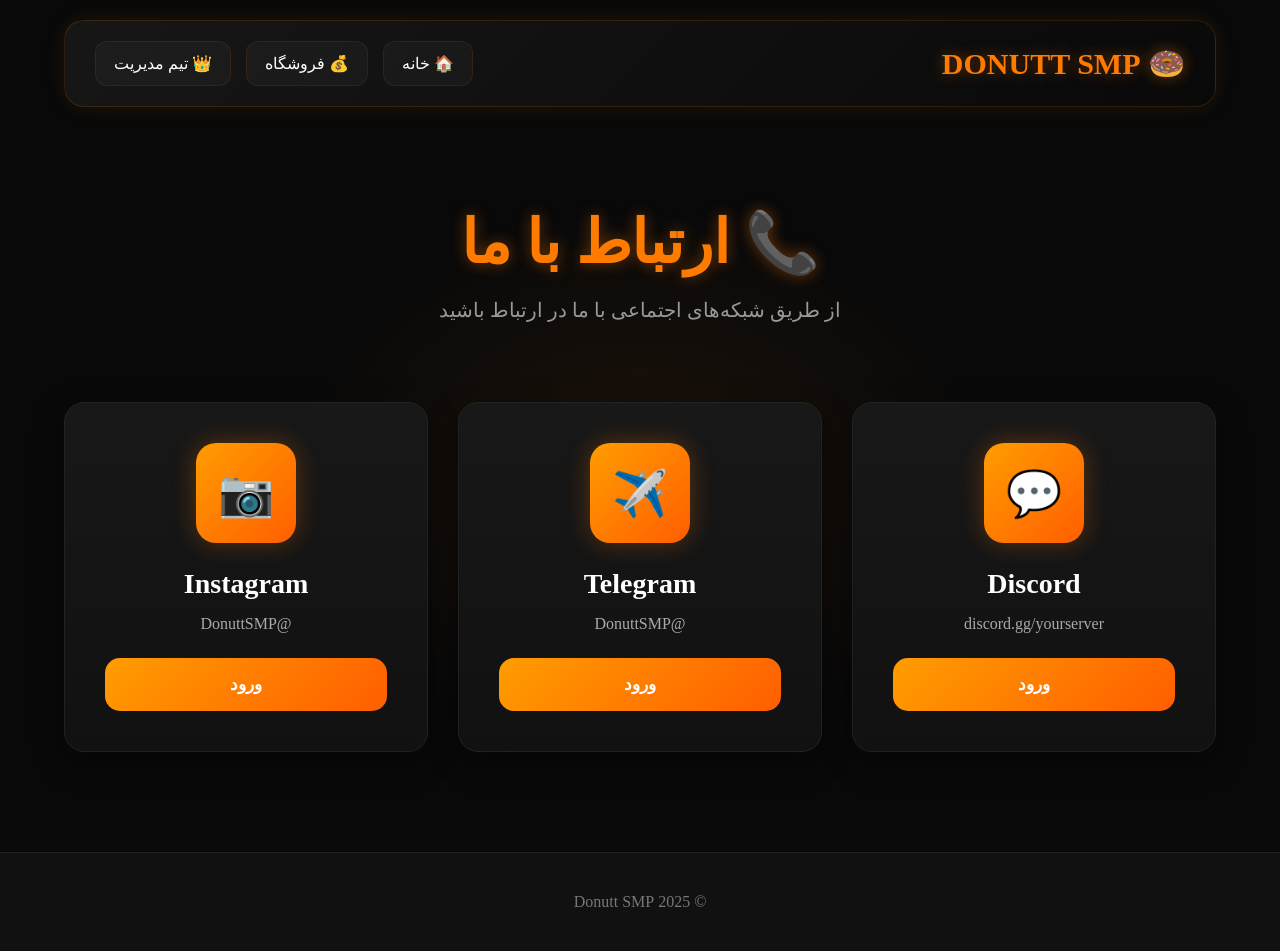
==== contact.html @ 5faedb78 "Add files via upload" ====
<!DOCTYPE html>
<html lang="fa" dir="rtl">

<head>

<meta charset="UTF-8">
<meta name="viewport" content="width=device-width, initial-scale=1.0">

<title>ارتباط با ما | Donutt SMP</title>

<style>

*{
    margin:0;
    padding:0;
    box-sizing:border-box;
}

html{
    scroll-behavior:smooth;
}

body{
    background:#090909;
    background-image:
        radial-gradient(
            rgba(255,123,0,.08),
            transparent 40%
        );

    color:white;
    font-family:tahoma;
    overflow-x:hidden;
}

/* NAVBAR */

.navbar{

    width:90%;
    max-width:1400px;

    margin:20px auto;

    padding:20px 30px;

    display:flex;
    justify-content:space-between;
    align-items:center;

    background:
        linear-gradient(
            135deg,
            rgba(25,25,25,.9),
            rgba(10,10,10,.9)
        );

    border:1px solid
        rgba(255,123,0,.15);

    border-radius:20px;

    box-shadow:
        0 0 20px
        rgba(255,123,0,.1);
}

.logo{

    color:#ff7b00;

    font-size:30px;

    font-weight:900;

    text-shadow:
        0 0 15px
        rgba(255,123,0,.4);
}

nav{

    display:flex;

    gap:15px;
}

nav a{

    color:white;

    text-decoration:none;

    padding:12px 18px;

    border-radius:12px;

    background:
        rgba(255,255,255,.03);

    border:
        1px solid
        rgba(255,123,0,.1);

    transition:.3s;
}

nav a:hover{

    background:
        linear-gradient(
            135deg,
            #ff9d00,
            #ff5e00
        );

    transform:
        translateY(-3px);

    box-shadow:
        0 10px 25px
        rgba(255,123,0,.3);
}

/* HERO */

.hero{

    text-align:center;

    padding:80px 20px;
}

.hero h1{

    font-size:60px;

    color:#ff7b00;

    margin-bottom:20px;

    text-shadow:
        0 0 15px
        rgba(255,123,0,.4);
}

.hero p{

    color:#999;

    font-size:20px;
}

/* CONTACTS */

.contacts{

    width:90%;
    max-width:1400px;

    margin:auto;

    display:grid;

    grid-template-columns:
        repeat(
            auto-fit,
            minmax(280px,1fr)
        );

    gap:30px;

    padding-bottom:100px;
}

/* CARD */

.card{

    background:
        linear-gradient(
            180deg,
            #181818,
            #111
        );

    border:1px solid #222;

    border-radius:20px;

    padding:40px;

    text-align:center;

    transition:.3s;

    box-shadow:
        0 10px 30px
        rgba(0,0,0,.4);
}

.card:hover{

    transform:
        translateY(-10px)
        scale(1.02);

    border-color:#ff7b00;

    box-shadow:
        0 20px 40px
        rgba(255,123,0,.2);
}

.icon{

    width:100px;
    height:100px;

    margin:auto auto 25px;

    border-radius:20px;

    display:flex;

    justify-content:center;

    align-items:center;

    font-size:45px;

    background:
        linear-gradient(
            135deg,
            #ff9d00,
            #ff5e00
        );

    box-shadow:
        0 0 25px
        rgba(255,123,0,.3);
}

.card h2{

    margin-bottom:15px;

    font-size:28px;
}

.card p{

    color:#aaa;

    margin-bottom:25px;
}

/* BUTTON */

button{

    width:100%;

    padding:16px;

    border:none;

    border-radius:15px;

    background:
        linear-gradient(
            135deg,
            #ff9d00,
            #ff5e00
        );

    color:white;

    font-size:17px;

    font-weight:bold;

    cursor:pointer;

    transition:.3s;
}

button:hover{

    transform:
        translateY(-5px);

    box-shadow:
        0 15px 30px
        rgba(255,123,0,.4);
}

/* FOOTER */

footer{

    background:#111;

    border-top:1px solid #222;

    padding:40px;

    text-align:center;

    color:#777;
}

/* MOBILE */

@media(max-width:768px){

    .navbar{

        width:95%;

        flex-direction:column;

        gap:15px;

        padding:20px;
    }

    nav{

        flex-wrap:wrap;

        justify-content:center;
    }

    .hero h1{

        font-size:40px;
    }

    .hero p{

        font-size:16px;
    }

    .contacts{

        width:95%;

        grid-template-columns:1fr;
    }

    .card{

        padding:25px;
    }

    .logo{

        font-size:24px;
    }
}

</style>

</head>

<body>

<header class="navbar">

    <div class="logo">
        🍩 DONUTT SMP
    </div>

    <nav>

        <a href="index.html">🏠 خانه</a>

        <a href="store.html">💰 فروشگاه</a>

        <a href="staff.html">👑 تیم مدیریت</a>

    </nav>

</header>

<section class="hero">

    <h1>
        📞 ارتباط با ما
    </h1>

    <p>
        از طریق شبکه‌های اجتماعی با ما در ارتباط باشید
    </p>

</section>

<section class="contacts">

    <div class="card">

        <div class="icon">
            💬
        </div>

        <h2>
            Discord
        </h2>

        <p>
            discord.gg/yourserver
        </p>

        <button>
            ورود
        </button>

    </div>

    <div class="card">

        <div class="icon">
            ✈️
        </div>

        <h2>
            Telegram
        </h2>

        <p>
            @DonuttSMP
        </p>

        <button>
            ورود
        </button>

    </div>

    <div class="card">

        <div class="icon">
            📷
        </div>

        <h2>
            Instagram
        </h2>

        <p>
            @DonuttSMP
        </p>

        <button>
            ورود
        </button>

    </div>

</section>

<footer>

    © 2025 Donutt SMP

</footer>

</body>
</html>
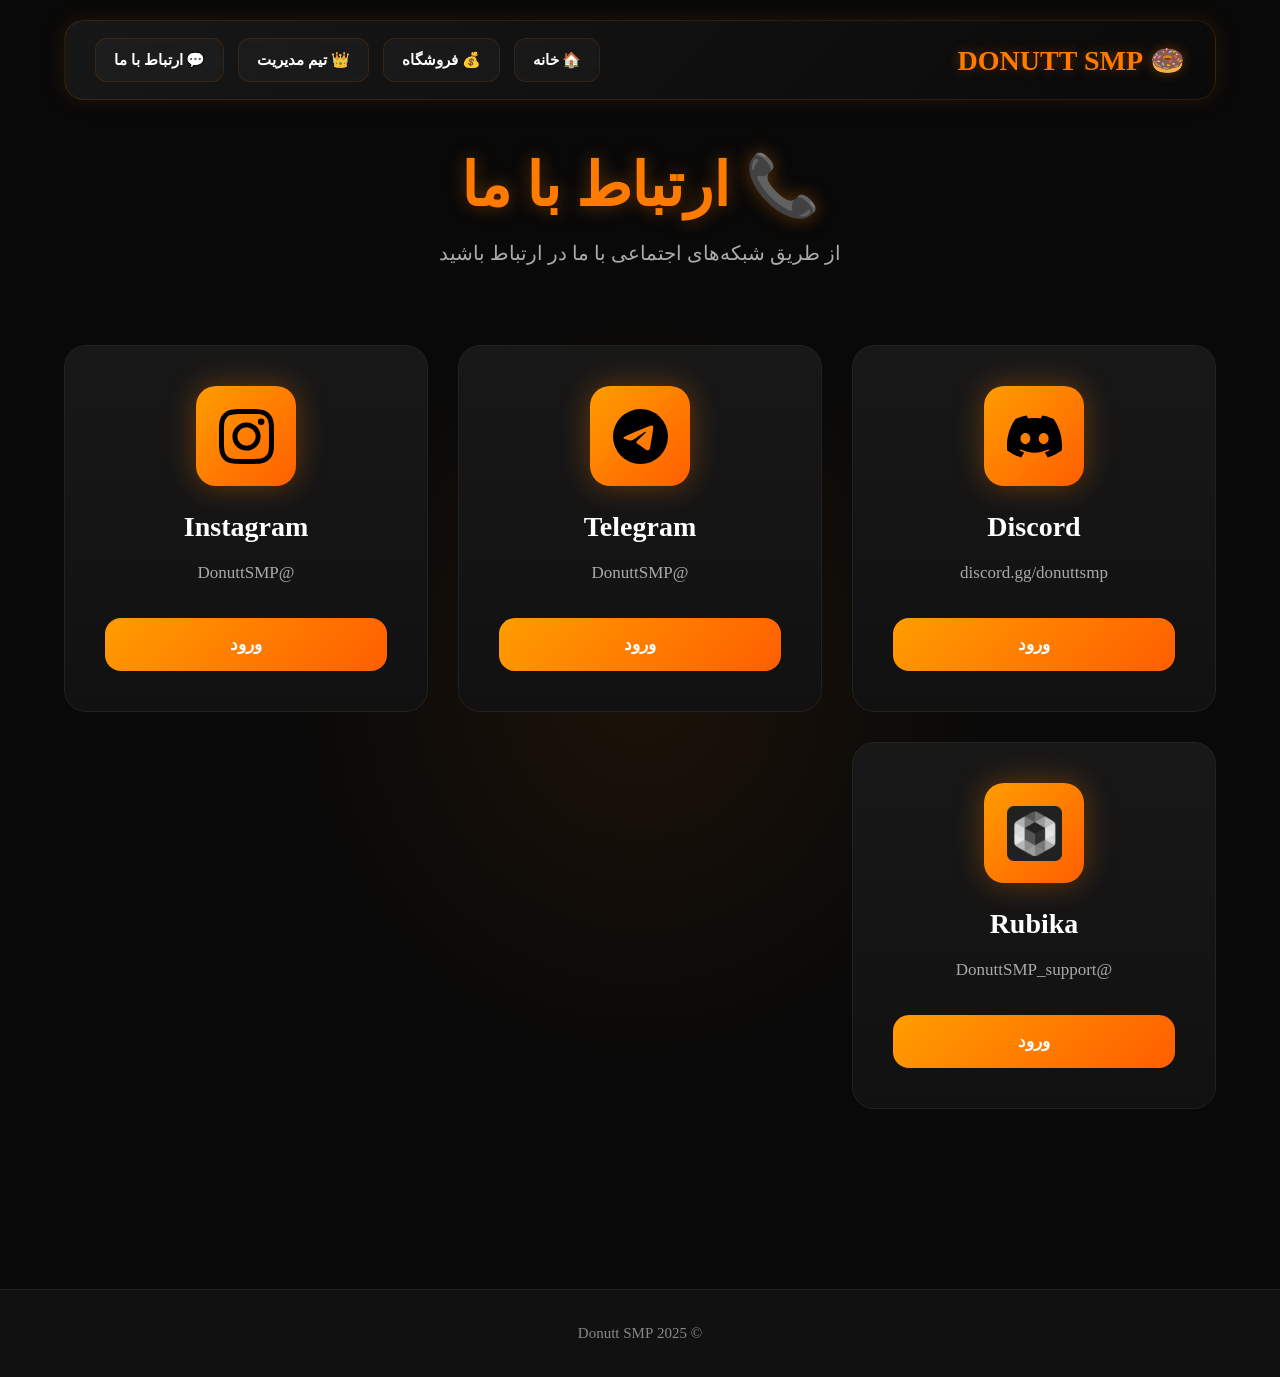
==== commit 4ab261bc: "Add files via upload" ====
--- a/contact.html
+++ b/contact.html
@@ -3,468 +3,240 @@
 
 <head>
 
-<meta charset="UTF-8">
-<meta name="viewport" content="width=device-width, initial-scale=1.0">
-
-<title>ارتباط با ما | Donutt SMP</title>
-
-<style>
-
-*{
-    margin:0;
-    padding:0;
-    box-sizing:border-box;
-}
-
-html{
-    scroll-behavior:smooth;
-}
-
-body{
-    background:#090909;
-    background-image:
-        radial-gradient(
-            rgba(255,123,0,.08),
-            transparent 40%
-        );
-
-    color:white;
-    font-family:tahoma;
-    overflow-x:hidden;
-}
-
-/* NAVBAR */
-
-.navbar{
-
-    width:90%;
-    max-width:1400px;
-
-    margin:20px auto;
-
-    padding:20px 30px;
-
-    display:flex;
-    justify-content:space-between;
-    align-items:center;
-
-    background:
-        linear-gradient(
-            135deg,
-            rgba(25,25,25,.9),
-            rgba(10,10,10,.9)
-        );
-
-    border:1px solid
-        rgba(255,123,0,.15);
-
-    border-radius:20px;
-
-    box-shadow:
-        0 0 20px
-        rgba(255,123,0,.1);
-}
-
-.logo{
-
-    color:#ff7b00;
-
-    font-size:30px;
-
-    font-weight:900;
-
-    text-shadow:
-        0 0 15px
-        rgba(255,123,0,.4);
-}
-
-nav{
-
-    display:flex;
-
-    gap:15px;
-}
-
-nav a{
-
-    color:white;
-
-    text-decoration:none;
-
-    padding:12px 18px;
-
-    border-radius:12px;
-
-    background:
-        rgba(255,255,255,.03);
-
-    border:
-        1px solid
-        rgba(255,123,0,.1);
-
-    transition:.3s;
-}
-
-nav a:hover{
-
-    background:
-        linear-gradient(
-            135deg,
-            #ff9d00,
-            #ff5e00
-        );
-
-    transform:
-        translateY(-3px);
-
-    box-shadow:
-        0 10px 25px
-        rgba(255,123,0,.3);
-}
-
-/* HERO */
-
-.hero{
-
-    text-align:center;
-
-    padding:80px 20px;
-}
-
-.hero h1{
-
-    font-size:60px;
-
-    color:#ff7b00;
-
-    margin-bottom:20px;
-
-    text-shadow:
-        0 0 15px
-        rgba(255,123,0,.4);
-}
-
-.hero p{
-
-    color:#999;
-
-    font-size:20px;
-}
-
-/* CONTACTS */
-
-.contacts{
-
-    width:90%;
-    max-width:1400px;
-
-    margin:auto;
-
-    display:grid;
-
-    grid-template-columns:
-        repeat(
-            auto-fit,
-            minmax(280px,1fr)
-        );
-
-    gap:30px;
-
-    padding-bottom:100px;
-}
-
-/* CARD */
-
-.card{
-
-    background:
-        linear-gradient(
-            180deg,
-            #181818,
-            #111
-        );
-
-    border:1px solid #222;
-
-    border-radius:20px;
-
-    padding:40px;
-
-    text-align:center;
-
-    transition:.3s;
-
-    box-shadow:
-        0 10px 30px
-        rgba(0,0,0,.4);
-}
-
-.card:hover{
-
-    transform:
-        translateY(-10px)
-        scale(1.02);
-
-    border-color:#ff7b00;
-
-    box-shadow:
-        0 20px 40px
-        rgba(255,123,0,.2);
-}
-
-.icon{
-
-    width:100px;
-    height:100px;
-
-    margin:auto auto 25px;
-
-    border-radius:20px;
-
-    display:flex;
-
-    justify-content:center;
-
-    align-items:center;
-
-    font-size:45px;
-
-    background:
-        linear-gradient(
-            135deg,
-            #ff9d00,
-            #ff5e00
-        );
-
-    box-shadow:
-        0 0 25px
-        rgba(255,123,0,.3);
-}
-
-.card h2{
-
-    margin-bottom:15px;
-
-    font-size:28px;
-}
-
-.card p{
-
-    color:#aaa;
-
-    margin-bottom:25px;
-}
-
-/* BUTTON */
-
-button{
-
-    width:100%;
-
-    padding:16px;
-
-    border:none;
-
-    border-radius:15px;
-
-    background:
-        linear-gradient(
-            135deg,
-            #ff9d00,
-            #ff5e00
-        );
-
-    color:white;
-
-    font-size:17px;
-
-    font-weight:bold;
-
-    cursor:pointer;
-
-    transition:.3s;
-}
-
-button:hover{
-
-    transform:
-        translateY(-5px);
-
-    box-shadow:
-        0 15px 30px
-        rgba(255,123,0,.4);
-}
-
-/* FOOTER */
-
-footer{
-
-    background:#111;
-
-    border-top:1px solid #222;
-
-    padding:40px;
-
-    text-align:center;
-
-    color:#777;
-}
-
-/* MOBILE */
-
-@media(max-width:768px){
-
-    .navbar{
-
-        width:95%;
-
-        flex-direction:column;
-
-        gap:15px;
-
-        padding:20px;
-    }
-
-    nav{
-
-        flex-wrap:wrap;
-
-        justify-content:center;
-    }
-
-    .hero h1{
-
-        font-size:40px;
-    }
-
-    .hero p{
-
-        font-size:16px;
-    }
-
-    .contacts{
-
-        width:95%;
-
-        grid-template-columns:1fr;
-    }
-
-    .card{
-
-        padding:25px;
-    }
-
-    .logo{
-
-        font-size:24px;
-    }
-}
-
-</style>
+    <meta charset="UTF-8">
+
+    <meta name="viewport"
+          content="width=device-width, initial-scale=1.0">
+
+    <title>ارتباط با ما | Donutt SMP</title>
+
+    <link rel="stylesheet" href="style.css">
+<link rel="stylesheet" href="./contact.css">
+
+<link rel="icon" type="image/png" href="./image/logo.png">
 
 </head>
 
 <body>
 
+<!-- Overlay -->
+
+<div class="overlay"></div>
+
+<!-- Sidebar -->
+
+<aside class="sidebar">
+
+    <div class="sidebar-header">
+
+        <div class="logo">
+
+            🍩 DONUTT SMP
+
+        </div>
+
+        <button class="close-menu">
+
+            ✕
+
+        </button>
+
+    </div>
+
+    <nav class="sidebar-nav">
+
+        <a href="index.html">
+            🏠 خانه
+        </a>
+
+        <a href="store.html">
+            💰 فروشگاه
+        </a>
+
+        <a href="staff.html">
+            👑 تیم مدیریت
+        </a>
+
+        <a href="contact.html" class="active">
+            💬 ارتباط با ما
+        </a>
+
+    </nav>
+
+</aside>
+
+<!-- NAVBAR -->
+
 <header class="navbar">
 
     <div class="logo">
+
         🍩 DONUTT SMP
-    </div>
-
-    <nav>
-
-        <a href="index.html">🏠 خانه</a>
-
-        <a href="store.html">💰 فروشگاه</a>
-
-        <a href="staff.html">👑 تیم مدیریت</a>
+
+    </div>
+
+    <nav class="desktop-menu">
+
+        <a href="index.html">
+            🏠 خانه
+        </a>
+
+        <a href="store.html">
+            💰 فروشگاه
+        </a>
+
+        <a href="staff.html">
+            👑 تیم مدیریت
+        </a>
+
+        <a href="contact.html" class="active">
+            💬 ارتباط با ما
+        </a>
 
     </nav>
 
+    <button class="menu-btn">
+
+        ☰
+
+    </button>
+
 </header>
 
+<!-- HERO -->
+
 <section class="hero">
 
     <h1>
+
         📞 ارتباط با ما
+
     </h1>
 
     <p>
+
         از طریق شبکه‌های اجتماعی با ما در ارتباط باشید
+
     </p>
 
 </section>
 
+<!-- CONTACT -->
+
 <section class="contacts">
 
     <div class="card">
 
-        <div class="icon">
-            💬
-        </div>
-
-        <h2>
+      <div class="icon">
+    <img src="./image/discord.svg" alt="Discord">
+</div>
+        <h2>
+
             Discord
-        </h2>
-
-        <p>
-            discord.gg/yourserver
-        </p>
-
-        <button>
-            ورود
+
+        </h2>
+
+        <p>
+
+            discord.gg/donuttsmp
+
+        </p>
+
+        <button class="buy">
+
+            ورود
+
         </button>
 
     </div>
 
     <div class="card">
 
-        <div class="icon">
-            ✈️
-        </div>
-
-        <h2>
+    <div class="icon">
+    <img src="./image/telegram.svg" alt="Discord">
+</div>
+
+        <h2>
+
             Telegram
-        </h2>
-
-        <p>
+
+        </h2>
+
+        <p>
+
             @DonuttSMP
-        </p>
-
-        <button>
-            ورود
+
+        </p>
+
+        <button class="buy">
+
+            ورود
+
         </button>
 
     </div>
 
     <div class="card">
 
-        <div class="icon">
-            📷
-        </div>
-
-        <h2>
+   <div class="icon">
+    <img src="./image/instagram.svg" alt="Discord">
+</div>
+        <h2>
+
             Instagram
-        </h2>
-
-        <p>
+
+        </h2>
+
+        <p>
+
             @DonuttSMP
-        </p>
-
-        <button>
-            ورود
-        </button>
-
-    </div>
-
+
+        </p>
+
+        <button class="buy">
+
+            ورود
+
+        </button>
+
+    </div>
+ <div class="card">
+
+    <div class="icon">
+    <img src="./image/minimal-black@3x.png" alt="Discord">
+</div>
+
+        <h2>
+
+            Rubika
+
+        </h2>
+
+        <p>
+
+            @DonuttSMP_support
+
+        </p>
+
+        <button class="buy">
+
+            ورود
+
+        </button>
+
+    </div>
 </section>
 
+<!-- FOOTER -->
+
 <footer>
 
     © 2025 Donutt SMP
 
 </footer>
 
+<script src="script.js"></script>
+
 </body>
+
 </html>
--- a/style.css
+++ b/style.css
@@ -0,0 +1,728 @@
+/*======================================
+        RESET
+======================================*/
+
+*{
+    margin:0;
+    padding:0;
+    box-sizing:border-box;
+}
+
+html{
+    scroll-behavior:smooth;
+}
+
+body{
+
+    background:#090909;
+
+    background-image:
+        radial-gradient(
+            rgba(255,123,0,.08),
+            transparent 40%
+        );
+
+    color:#fff;
+
+    font-family:tahoma;
+
+    overflow-x:hidden;
+
+}
+
+/*======================================
+        LINKS
+======================================*/
+
+a{
+
+    text-decoration:none;
+
+    color:inherit;
+
+}
+
+/*======================================
+        BUTTON
+======================================*/
+
+button{
+
+    font-family:inherit;
+
+    cursor:pointer;
+
+}
+
+/*======================================
+        IMAGES
+======================================*/
+
+img{
+
+    max-width:100%;
+
+    display:block;
+
+}
+
+/*======================================
+        SCROLLBAR
+======================================*/
+
+::-webkit-scrollbar{
+
+    width:10px;
+
+}
+
+::-webkit-scrollbar-track{
+
+    background:#111;
+
+}
+
+::-webkit-scrollbar-thumb{
+
+    background:#ff7b00;
+
+    border-radius:20px;
+
+}
+
+::-webkit-scrollbar-thumb:hover{
+
+    background:#ff9d00;
+
+}
+/*======================================
+            NAVBAR
+======================================*/
+
+.navbar{
+
+    position:fixed;
+
+    top:20px;
+
+    left:50%;
+
+    transform:translateX(-50%);
+
+    width:90%;
+
+    max-width:1400px;
+
+    height:80px;
+
+    padding:0 30px;
+
+    display:flex;
+
+    justify-content:space-between;
+
+    align-items:center;
+
+    background:
+        linear-gradient(
+            135deg,
+            rgba(25,25,25,.88),
+            rgba(10,10,10,.88)
+        );
+
+    backdrop-filter:blur(20px);
+
+    border:1px solid
+        rgba(255,123,0,.15);
+
+    border-radius:20px;
+
+    box-shadow:
+        0 0 25px
+        rgba(255,123,0,.10);
+
+    z-index:9999;
+
+}
+
+/*======================================
+            LOGO
+======================================*/
+
+.logo{
+
+    display:flex;
+
+    align-items:center;
+
+    gap:10px;
+
+    color:#ff7b00;
+
+    font-size:28px;
+
+    font-weight:900;
+
+    white-space:nowrap;
+
+    text-shadow:
+        0 0 12px
+        rgba(255,123,0,.35);
+
+}
+
+/*======================================
+        DESKTOP MENU
+======================================*/
+
+.desktop-menu{
+
+    display:flex;
+
+    align-items:center;
+
+    gap:14px;
+
+}
+
+.desktop-menu a{
+
+    padding:12px 18px;
+
+    border-radius:12px;
+
+    color:#fff;
+
+    font-size:15px;
+
+    font-weight:700;
+
+    background:
+        rgba(255,255,255,.03);
+
+    border:
+        1px solid
+        rgba(255,123,0,.12);
+
+    transition:.30s;
+
+}
+
+.desktop-menu a:hover{
+
+    background:
+        linear-gradient(
+            135deg,
+            #ff9d00,
+            #ff5e00
+        );
+
+    transform:
+        translateY(-3px);
+
+    box-shadow:
+        0 10px 25px
+        rgba(255,123,0,.30);
+
+}
+
+/*======================================
+        HAMBURGER BUTTON
+======================================*/
+
+.menu-btn{
+
+    display:none;
+
+    width:46px;
+
+    height:46px;
+
+    border:none;
+
+    border-radius:12px;
+
+    background:
+        linear-gradient(
+            135deg,
+            #ff9d00,
+            #ff5e00
+        );
+
+    color:white;
+
+    font-size:22px;
+
+    transition:.3s;
+
+}
+
+.menu-btn:hover{
+
+    transform:scale(1.08);
+
+}
+/*======================================
+        SIDEBAR
+======================================*/
+
+.sidebar{
+
+    position:fixed;
+
+    top:0;
+
+    right:-300px;
+
+    width:280px;
+
+    height:100vh;
+
+    background:
+        linear-gradient(
+            180deg,
+            #161616,
+            #0d0d0d
+        );
+
+    border-left:1px solid
+        rgba(255,123,0,.2);
+
+    box-shadow:
+        -10px 0 30px
+        rgba(0,0,0,.5);
+
+    transition:.35s;
+
+    z-index:10001;
+
+    display:flex;
+
+    flex-direction:column;
+
+}
+
+.sidebar.active{
+
+    right:0;
+
+}
+
+/*======================================
+      SIDEBAR HEADER
+======================================*/
+
+.sidebar-header{
+
+    display:flex;
+
+    justify-content:space-between;
+
+    align-items:center;
+
+    padding:25px;
+
+    border-bottom:1px solid #222;
+
+}
+
+/*======================================
+       CLOSE BUTTON
+======================================*/
+
+.close-menu{
+
+    width:42px;
+
+    height:42px;
+
+    border:none;
+
+    border-radius:12px;
+
+    background:#ff5e00;
+
+    color:#fff;
+
+    font-size:22px;
+
+    cursor:pointer;
+
+    transition:.3s;
+
+}
+
+.close-menu:hover{
+
+    transform:rotate(90deg);
+
+}
+
+/*======================================
+        SIDEBAR NAV
+======================================*/
+
+.sidebar-nav{
+
+    display:flex;
+
+    flex-direction:column;
+
+    padding:20px;
+
+    gap:15px;
+
+}
+
+.sidebar-nav a{
+
+    color:#fff;
+
+    padding:15px 18px;
+
+    border-radius:14px;
+
+    background:
+        rgba(255,255,255,.03);
+
+    border:1px solid
+        rgba(255,123,0,.1);
+
+    transition:.3s;
+
+    font-size:16px;
+
+    font-weight:bold;
+
+}
+
+.sidebar-nav a:hover{
+
+    background:
+        linear-gradient(
+            135deg,
+            #ff9d00,
+            #ff5e00
+        );
+
+    transform:translateX(-5px);
+
+}
+
+/*======================================
+          OVERLAY
+======================================*/
+
+.overlay{
+
+    position:fixed;
+
+    inset:0;
+
+    background:
+        rgba(0,0,0,.65);
+
+    opacity:0;
+
+    visibility:hidden;
+
+    transition:.3s;
+
+    z-index:10000;
+
+}
+
+.overlay.active{
+
+    opacity:1;
+
+    visibility:visible;
+
+}
+/*======================================
+        COMMON BUTTONS
+======================================*/
+
+.btn{
+
+    display:inline-flex;
+
+    justify-content:center;
+
+    align-items:center;
+
+    gap:10px;
+
+    padding:15px 28px;
+
+    border:none;
+
+    border-radius:15px;
+
+    background:
+        linear-gradient(
+            135deg,
+            #ff9d00,
+            #ff5e00
+        );
+
+    color:#fff;
+
+    font-size:17px;
+
+    font-weight:bold;
+
+    cursor:pointer;
+
+    transition:.3s;
+
+}
+
+.btn:hover{
+
+    transform:
+        translateY(-5px);
+
+    box-shadow:
+        0 15px 30px
+        rgba(255,123,0,.35);
+
+}
+
+.btn:active{
+
+    transform:scale(.96);
+
+}
+
+/*======================================
+        COMMON CONTAINER
+======================================*/
+
+.container{
+
+    width:90%;
+
+    max-width:1400px;
+
+    margin:auto;
+
+}
+
+/*======================================
+        COMMON SECTION
+======================================*/
+
+.section{
+
+    padding:90px 0;
+
+}
+
+/*======================================
+        COMMON TITLE
+======================================*/
+
+.title{
+
+    text-align:center;
+
+    font-size:48px;
+
+    color:#ff7b00;
+
+    margin-bottom:25px;
+
+    text-shadow:
+        0 0 12px
+        rgba(255,123,0,.35);
+
+}
+
+.subtitle{
+
+    text-align:center;
+
+    color:#aaa;
+
+    font-size:18px;
+
+    margin-bottom:60px;
+
+}
+
+/*======================================
+        FOOTER
+======================================*/
+
+footer{
+
+    margin-top:80px;
+
+    padding:35px 20px;
+
+    text-align:center;
+
+    background:#111;
+
+    border-top:1px solid #222;
+
+    color:#888;
+
+    font-size:15px;
+
+}
+/*======================================
+        ANIMATIONS
+======================================*/
+
+.fade-up{
+
+    animation:
+        fadeUp .8s ease;
+
+}
+
+@keyframes fadeUp{
+
+    from{
+
+        opacity:0;
+
+        transform:
+            translateY(30px);
+
+    }
+
+    to{
+
+        opacity:1;
+
+        transform:
+            translateY(0);
+
+    }
+
+}
+
+/*======================================
+        MOBILE
+======================================*/
+
+@media(max-width:768px){
+
+    /* Navbar */
+
+    .navbar{
+
+        width:95%;
+
+        height:70px;
+
+        padding:0 18px;
+
+        top:12px;
+
+    }
+
+    .logo{
+
+        font-size:22px;
+
+    }
+
+    /* Desktop Menu */
+
+    .desktop-menu{
+
+        display:none;
+
+    }
+
+    /* Hamburger */
+
+    .menu-btn{
+
+        display:flex;
+
+        justify-content:center;
+
+        align-items:center;
+
+    }
+
+    /* Sidebar */
+
+    .sidebar{
+
+        width:260px;
+
+    }
+
+    /* Common */
+
+    .container{
+
+        width:95%;
+
+    }
+
+    .section{
+
+        padding:70px 0;
+
+    }
+
+    .title{
+
+        font-size:34px;
+
+    }
+
+    .subtitle{
+
+        font-size:15px;
+
+    }
+
+    .btn{
+
+        width:100%;
+
+    }
+
+    footer{
+
+        padding:25px 15px;
+
+        font-size:14px;
+
+    }
+
+}
+
+/*======================================
+        DESKTOP
+======================================*/
+
+@media(min-width:769px){
+
+    .menu-btn{
+
+        display:none;
+
+    }
+
+    .sidebar{
+
+        display:none;
+
+    }
+
+    .overlay{
+
+        display:none;
+
+    }
+
+}
--- a/contact.css
+++ b/contact.css
@@ -0,0 +1,324 @@
+/*======================================
+            HERO
+======================================*/
+
+.hero{
+
+    text-align:center;
+
+    padding:150px 20px 80px;
+
+}
+
+.hero h1{
+
+    font-size:60px;
+
+    color:#ff7b00;
+
+    margin-bottom:20px;
+
+    text-shadow:
+        0 0 18px
+        rgba(255,123,0,.35);
+
+}
+
+.hero p{
+
+    font-size:20px;
+
+    color:#aaa;
+
+}
+
+
+/*======================================
+            CONTACTS
+======================================*/
+
+.contacts{
+
+    width:90%;
+
+    max-width:1400px;
+
+    margin:auto;
+
+    display:grid;
+
+    grid-template-columns:
+        repeat(
+            auto-fit,
+            minmax(300px,1fr)
+        );
+
+    gap:30px;
+
+    padding-bottom:100px;
+
+}
+
+
+/*======================================
+            CARD
+======================================*/
+
+.contacts .card{
+
+    background:
+        linear-gradient(
+            180deg,
+            #181818,
+            #111
+        );
+
+    border:1px solid #222;
+
+    border-radius:22px;
+
+    padding:40px;
+
+    text-align:center;
+
+    transition:.35s;
+
+}
+
+.contacts .card:hover{
+
+    transform:
+        translateY(-10px)
+        scale(1.02);
+
+    border-color:#ff7b00;
+
+    box-shadow:
+        0 20px 40px
+        rgba(255,123,0,.18);
+
+}
+/*======================================
+            ICON
+======================================*/
+
+.icon{
+
+    width:100px;
+
+    height:100px;
+
+    margin:0 auto 25px;
+
+    border-radius:20px;
+
+    display:flex;
+
+    justify-content:center;
+
+    align-items:center;
+
+    font-size:45px;
+
+    background:
+        linear-gradient(
+            135deg,
+            #ff9d00,
+            #ff5e00
+        );
+
+    box-shadow:
+        0 0 30px
+        rgba(255,123,0,.35);
+
+}
+
+
+/*======================================
+            TITLE
+======================================*/
+
+.contacts .card h2{
+
+    font-size:28px;
+
+    margin-bottom:15px;
+
+    color:#fff;
+
+}
+
+
+/*======================================
+            TEXT
+======================================*/
+
+.contacts .card p{
+
+    color:#aaa;
+
+    font-size:17px;
+
+    line-height:30px;
+
+    margin-bottom:30px;
+
+}
+
+
+/*======================================
+        CONTACT BUTTON
+======================================*/
+
+.contacts button{
+
+    width:100%;
+
+    padding:16px;
+
+    border:none;
+
+    border-radius:16px;
+
+    background:
+        linear-gradient(
+            135deg,
+            #ff9d00,
+            #ff5e00
+        );
+
+    color:#fff;
+
+    font-size:17px;
+
+    font-weight:bold;
+
+    transition:.3s;
+
+}
+
+.contacts button:hover{
+
+    transform:
+        translateY(-5px);
+
+    box-shadow:
+        0 15px 30px
+        rgba(255,123,0,.35);
+
+}
+/*======================================
+        MOBILE CONTACT
+======================================*/
+
+@media(max-width:768px){
+
+    .hero{
+
+        padding:120px 20px 60px;
+
+    }
+
+    .hero h1{
+
+        font-size:40px;
+
+    }
+
+    .hero p{
+
+        font-size:16px;
+
+    }
+
+    .contacts{
+
+        width:95%;
+
+        grid-template-columns:1fr;
+
+        gap:20px;
+
+    }
+
+    .contacts .card{
+
+        padding:30px 20px;
+
+    }
+
+    .icon{
+
+        width:85px;
+
+        height:85px;
+
+        font-size:38px;
+
+    }
+
+    .contacts .card h2{
+
+        font-size:24px;
+
+    }
+
+    .contacts .card p{
+
+        font-size:15px;
+
+        line-height:28px;
+
+    }
+
+    .contacts button{
+
+        width:100%;
+
+    }
+
+}
+
+
+/*======================================
+        CARD ANIMATION
+======================================*/
+
+.contacts .card{
+
+    animation:contactFade .6s ease;
+
+}
+
+@keyframes contactFade{
+
+    from{
+
+        opacity:0;
+
+        transform:translateY(30px);
+
+    }
+
+    to{
+
+        opacity:1;
+
+        transform:translateY(0);
+
+    }
+
+}
+.icon img{
+
+    width:55px;
+
+    height:55px;
+
+    object-fit:contain;
+
+    display:block;
+
+    margin:auto;
+
+}
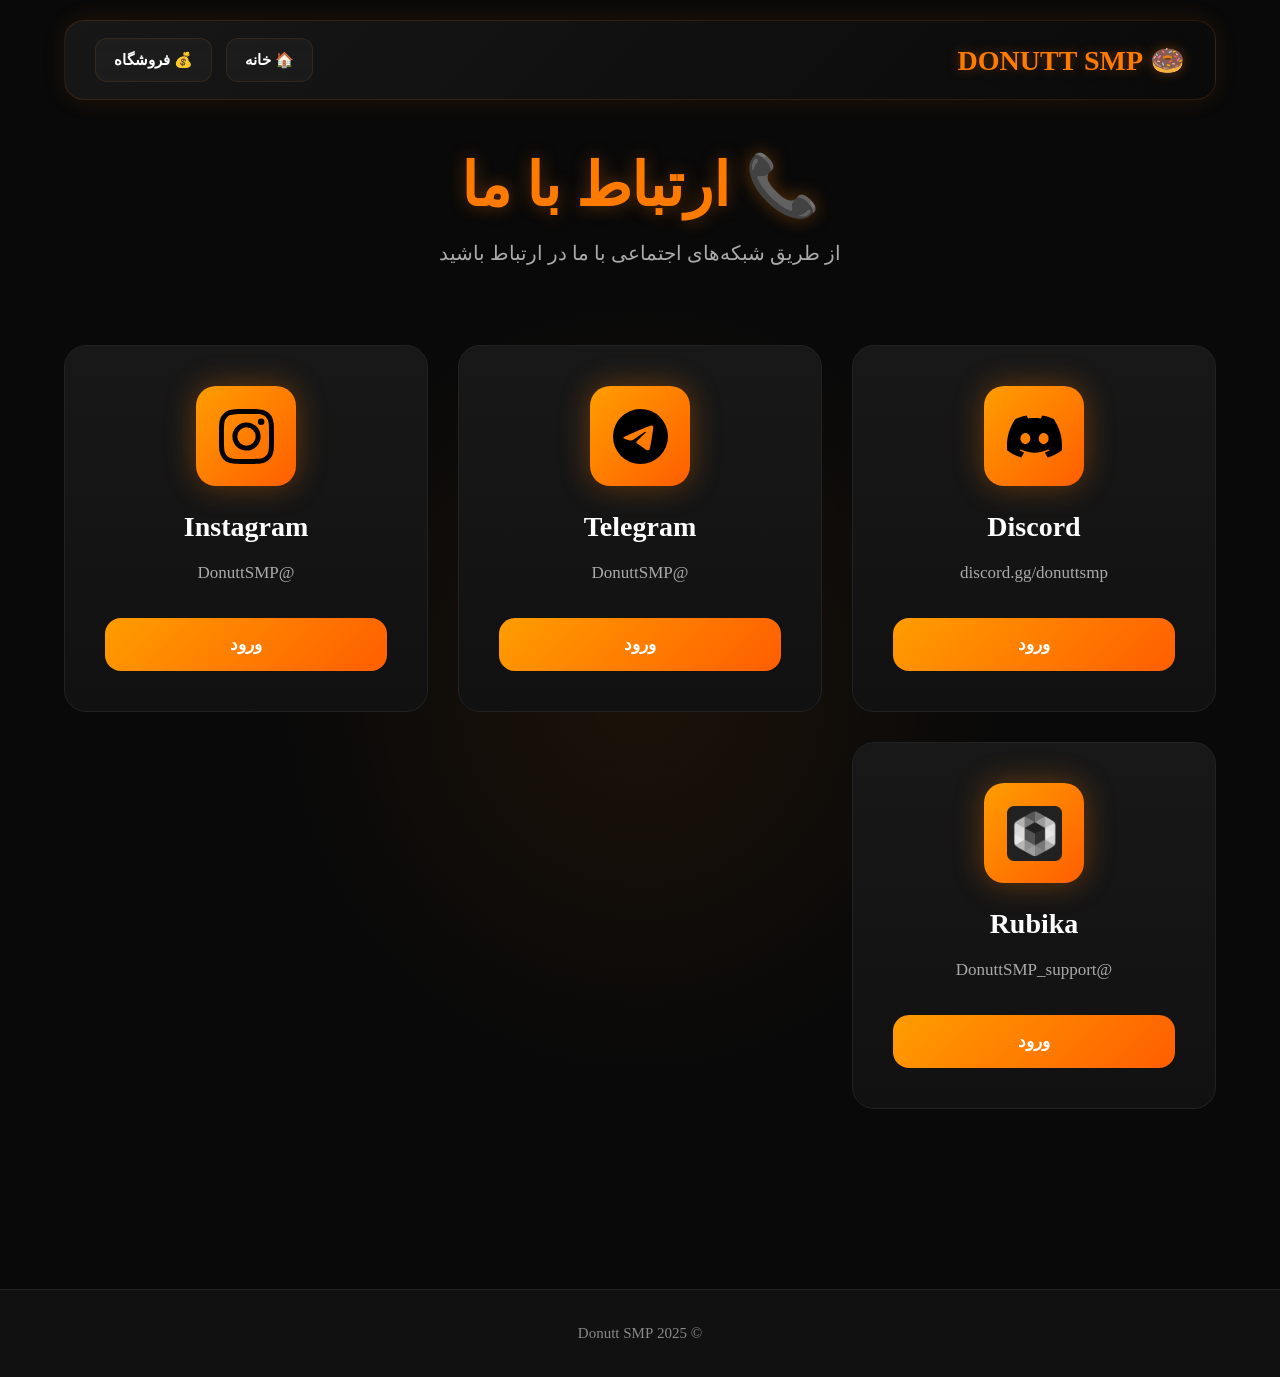
==== commit 1803ee47: "Add files via upload" ====
--- a/contact.html
+++ b/contact.html
@@ -53,13 +53,8 @@
             💰 فروشگاه
         </a>
 
-        <a href="staff.html">
-            👑 تیم مدیریت
-        </a>
-
-        <a href="contact.html" class="active">
-            💬 ارتباط با ما
-        </a>
+    
+        
 
     </nav>
 
@@ -85,13 +80,9 @@
             💰 فروشگاه
         </a>
 
-        <a href="staff.html">
-            👑 تیم مدیریت
-        </a>
-
-        <a href="contact.html" class="active">
-            💬 ارتباط با ما
-        </a>
+      
+
+       
 
     </nav>
 
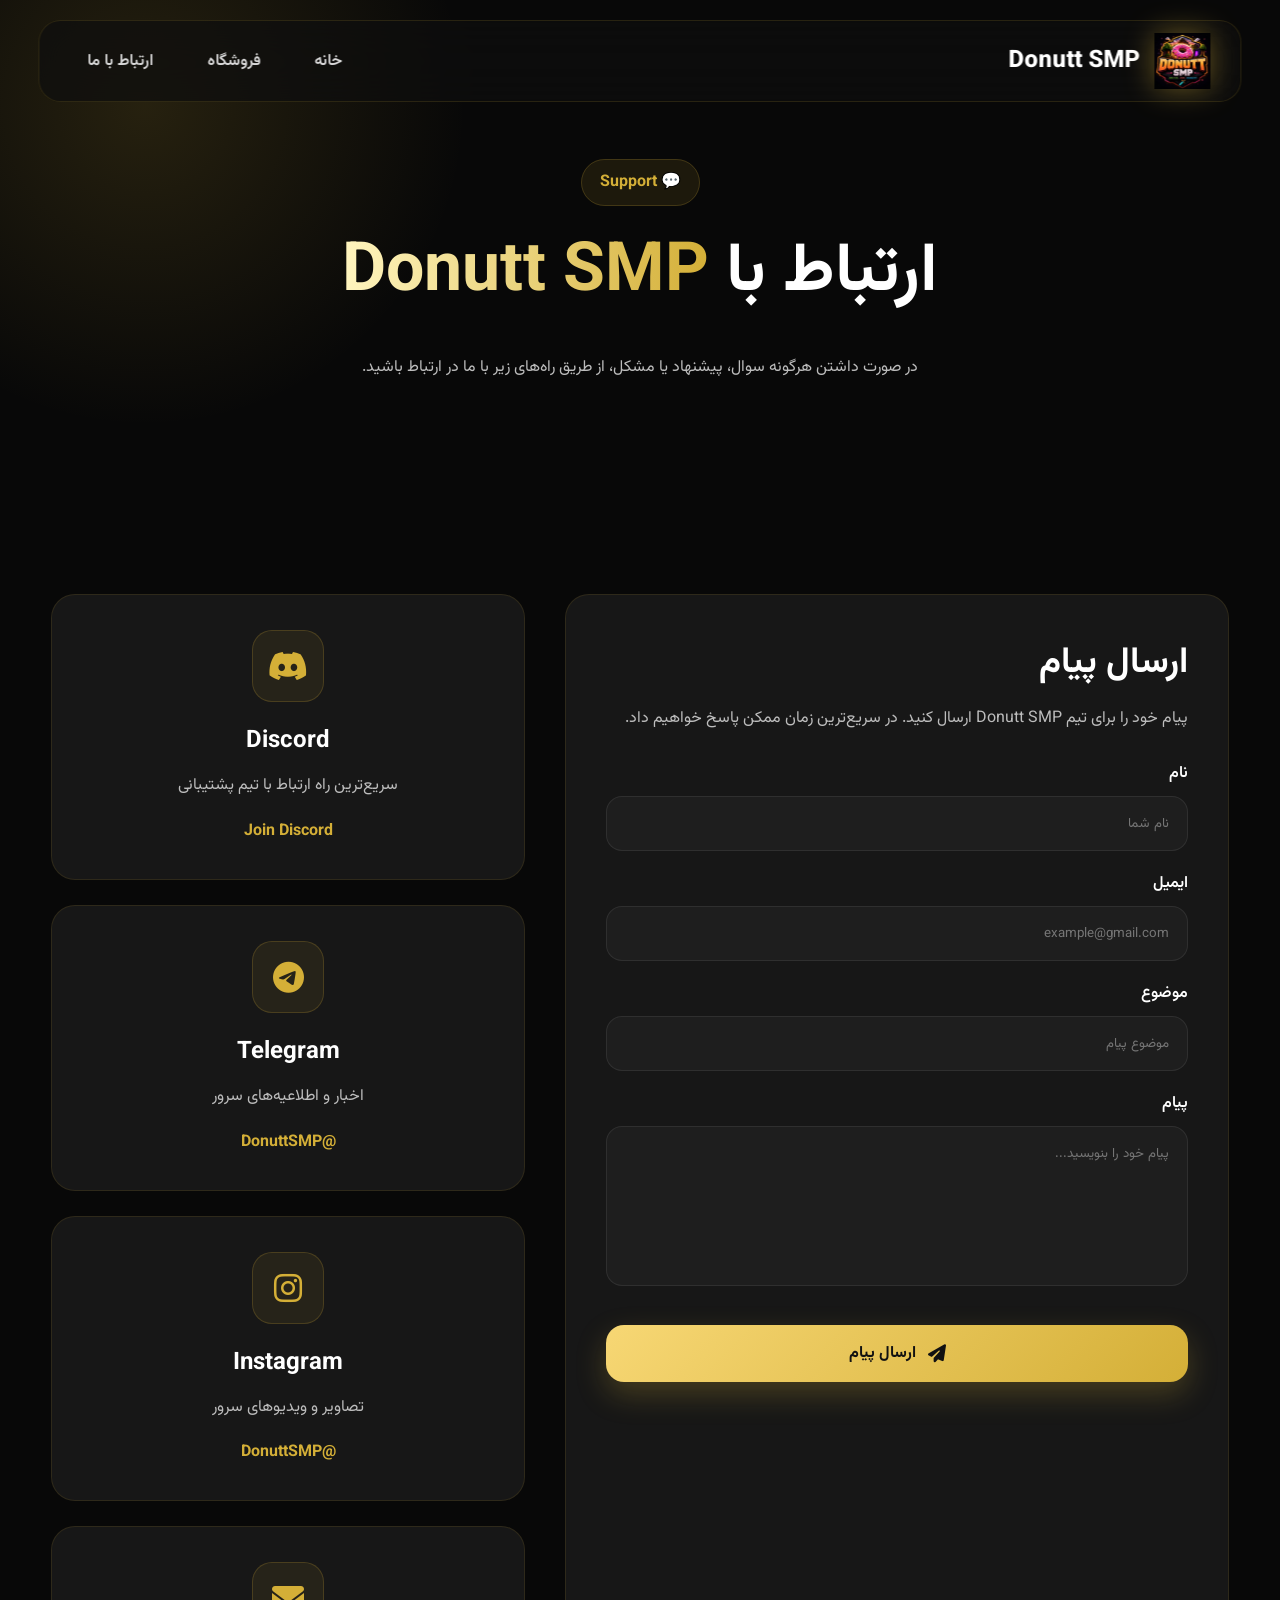
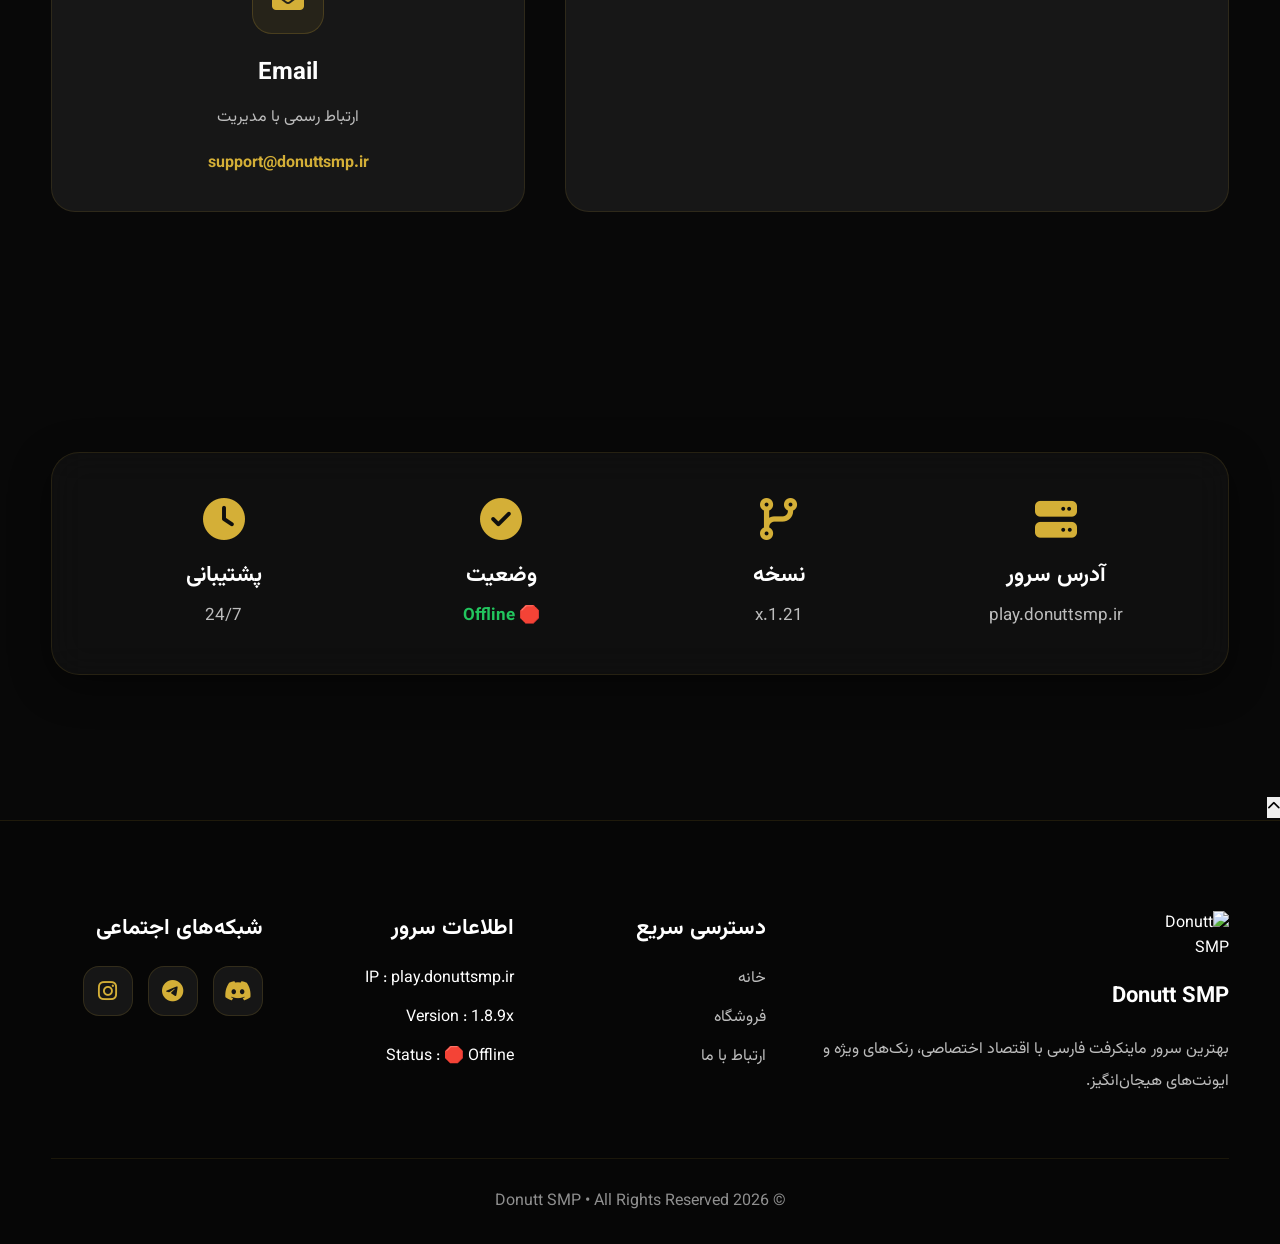
==== commit 37be811d: "Add files via upload" ====
--- a/contact.html
+++ b/contact.html
@@ -1,232 +1,610 @@
 <!DOCTYPE html>
+
 <html lang="fa" dir="rtl">
 
 <head>
 
-    <meta charset="UTF-8">
-
-    <meta name="viewport"
-          content="width=device-width, initial-scale=1.0">
-
-    <title>ارتباط با ما | Donutt SMP</title>
-
-    <link rel="stylesheet" href="style.css">
-<link rel="stylesheet" href="./contact.css">
-
-<link rel="icon" type="image/png" href="./image/logo.png">
+<meta charset="UTF-8">
+
+<meta name="viewport"
+content="width=device-width, initial-scale=1.0">
+
+<title>
+
+ارتباط با ما | Donutt SMP
+
+</title>
+
+<meta
+name="description"
+content="ارتباط با تیم Donutt SMP">
+
+<link
+rel="icon"
+href="./image/logo.png">
+
+<link
+rel="stylesheet"
+href="https://cdnjs.cloudflare.com/ajax/libs/font-awesome/6.6.0/css/all.min.css">
+
+<link
+rel="stylesheet"
+href="./style.css">
+
+<link
+rel="stylesheet"
+href="./contact.css">
 
 </head>
 
 <body>
 
-<!-- Overlay -->
-
 <div class="overlay"></div>
 
+<header class="navbar">
+
+<a href="index.html" class="logo">
+
+<img src="./image/logo.png" alt="Donutt SMP">
+
+<span>Donutt SMP</span>
+
+</a>
+
+<nav class="desktop-menu">
+
+<a href="index.html">
+
+خانه
+
+</a>
+
+<a href="store.html">
+
+فروشگاه
+
+</a>
+
+<a href="contact.html" class="active">
+
+ارتباط با ما
+
+</a>
+
+</nav>
+
+
+
+<button class="menu-btn">
+
+<i class="fa-solid fa-bars"></i>
+
+</button>
+
+</div>
+
+</header>
+
 <!-- Sidebar -->
 
 <aside class="sidebar">
 
-    <div class="sidebar-header">
-
-        <div class="logo">
-
-            🍩 DONUTT SMP
+<div class="sidebar-top">
+
+<h2>منو</h2>
+
+<button class="close-menu">
+
+<i class="fa-solid fa-xmark"></i>
+
+</button>
+
+</div>
+
+<nav class="sidebar-menu">
+
+<a href="index.html">
+
+<i class="fa-solid fa-house"></i>
+
+خانه
+
+</a>
+
+<a href="store.html">
+
+<i class="fa-solid fa-cart-shopping"></i>
+
+فروشگاه
+
+</a>
+
+<a href="contact.html" class="active">
+
+<i class="fa-solid fa-envelope"></i>
+
+ارتباط با ما
+
+</a>
+
+</nav>
+
+</aside>
+
+<!-- Hero -->
+
+<section class="contact-hero">
+
+<div class="container">
+
+<div class="contact-hero-content fade-up">
+
+<span class="hero-badge">
+
+💬 Support
+
+</span>
+
+<h1>
+
+ارتباط با
+
+<span class="gradient-text">
+
+Donutt SMP
+
+</span>
+
+</h1>
+
+<p>
+
+در صورت داشتن هرگونه سوال، پیشنهاد یا مشکل، از طریق راه‌های زیر با ما در ارتباط باشید.
+
+</p>
+
+</div>
+
+</div>
+
+</section>
+<!--====================
+
+CONTACT
+
+=====================-->
+
+<section class="contact section">
+
+    <div class="container">
+
+        <div class="contact-grid">
+
+            <!-- Contact Form -->
+
+            <div class="contact-form card fade-up">
+
+                <h2>
+
+                    ارسال پیام
+
+                </h2>
+
+                <p>
+
+                    پیام خود را برای تیم Donutt SMP ارسال کنید. در سریع‌ترین زمان ممکن پاسخ خواهیم داد.
+
+                </p>
+
+                <form>
+
+                    <div class="input-group">
+
+                        <label>
+
+                            نام
+
+                        </label>
+
+                        <input
+
+                        type="text"
+
+                        placeholder="نام شما">
+
+                    </div>
+
+                    <div class="input-group">
+
+                        <label>
+
+                            ایمیل
+
+                        </label>
+
+                        <input
+
+                        type="email"
+
+                        placeholder="example@gmail.com">
+
+                    </div>
+
+                    <div class="input-group">
+
+                        <label>
+
+                            موضوع
+
+                        </label>
+
+                        <input
+
+                        type="text"
+
+                        placeholder="موضوع پیام">
+
+                    </div>
+
+                    <div class="input-group">
+
+                        <label>
+
+                            پیام
+
+                        </label>
+
+                        <textarea
+
+                        rows="6"
+
+                        placeholder="پیام خود را بنویسید..."></textarea>
+
+                    </div>
+
+                    <button class="btn">
+
+                        <i class="fa-solid fa-paper-plane"></i>
+
+                        ارسال پیام
+
+                    </button>
+
+                </form>
+
+            </div>
+
+            <!-- Contact Info -->
+
+            <div class="contact-info fade-up">
+
+                <div class="contact-card card">
+
+                    <div class="icon-box">
+
+                        <i class="fa-brands fa-discord"></i>
+
+                    </div>
+
+                    <h3>
+
+                        Discord
+
+                    </h3>
+
+                    <p>
+
+                        سریع‌ترین راه ارتباط با تیم پشتیبانی
+
+                    </p>
+
+                    <a href="#">
+
+                        Join Discord
+
+                    </a>
+
+                </div>
+
+                <div class="contact-card card">
+
+                    <div class="icon-box">
+
+                        <i class="fa-brands fa-telegram"></i>
+
+                    </div>
+
+                    <h3>
+
+                        Telegram
+
+                    </h3>
+
+                    <p>
+
+                        اخبار و اطلاعیه‌های سرور
+
+                    </p>
+
+                    <a href="#">
+
+                        @DonuttSMP
+
+                    </a>
+
+                </div>
+
+                <div class="contact-card card">
+
+                    <div class="icon-box">
+
+                        <i class="fa-brands fa-instagram"></i>
+
+                    </div>
+
+                    <h3>
+
+                        Instagram
+
+                    </h3>
+
+                    <p>
+
+                        تصاویر و ویدیوهای سرور
+
+                    </p>
+
+                    <a href="#">
+
+                        @DonuttSMP
+
+                    </a>
+
+                </div>
+
+                <div class="contact-card card">
+
+                    <div class="icon-box">
+
+                        <i class="fa-solid fa-envelope"></i>
+
+                    </div>
+
+                    <h3>
+
+                        Email
+
+                    </h3>
+
+                    <p>
+
+                        ارتباط رسمی با مدیریت
+
+                    </p>
+
+                    <a href="mailto:support@donuttsmp.ir">
+
+                        support@donuttsmp.ir
+
+                    </a>
+
+                </div>
+
+            </div>
 
         </div>
 
-        <button class="close-menu">
-
-            ✕
-
-        </button>
-
     </div>
 
-    <nav class="sidebar-nav">
-
-        <a href="index.html">
-            🏠 خانه
-        </a>
-
-        <a href="store.html">
-            💰 فروشگاه
-        </a>
-
-    
-        
-
-    </nav>
-
-</aside>
-
-<!-- NAVBAR -->
-
-<header class="navbar">
-
-    <div class="logo">
-
-        🍩 DONUTT SMP
+</section>
+<!--====================
+
+SERVER INFO
+
+=====================-->
+
+<section class="section">
+
+    <div class="container">
+
+        <div class="server-info glass fade-up">
+
+            <div class="server-item">
+
+                <i class="fa-solid fa-server"></i>
+
+                <h3>
+
+                    آدرس سرور
+
+                </h3>
+
+                <span>
+
+                    play.donuttsmp.ir
+
+                </span>
+
+            </div>
+
+            <div class="server-item">
+
+                <i class="fa-solid fa-code-branch"></i>
+
+                <h3>
+
+                    نسخه
+
+                </h3>
+
+                <span>
+
+                    1.21.x
+
+                </span>
+
+            </div>
+
+            <div class="server-item">
+
+                <i class="fa-solid fa-circle-check"></i>
+
+                <h3>
+
+                    وضعیت
+
+                </h3>
+
+                <span class="online">
+
+                    🛑 Offline
+
+                </span>
+
+            </div>
+
+            <div class="server-item">
+
+                <i class="fa-solid fa-clock"></i>
+
+                <h3>
+
+                    پشتیبانی
+
+                </h3>
+
+                <span>
+
+                    24/7
+
+                </span>
+
+            </div>
+
+        </div>
 
     </div>
 
-    <nav class="desktop-menu">
-
-        <a href="index.html">
-            🏠 خانه
-        </a>
-
-        <a href="store.html">
-            💰 فروشگاه
-        </a>
-
-      
-
-       
-
-    </nav>
-
-    <button class="menu-btn">
-
-        ☰
-
-    </button>
-
-</header>
-
-<!-- HERO -->
-
-<section class="hero">
-
-    <h1>
-
-        📞 ارتباط با ما
-
-    </h1>
-
-    <p>
-
-        از طریق شبکه‌های اجتماعی با ما در ارتباط باشید
-
-    </p>
-
 </section>
 
-<!-- CONTACT -->
-
-<section class="contacts">
-
-    <div class="card">
-
-      <div class="icon">
-    <img src="./image/discord.svg" alt="Discord">
-</div>
-        <h2>
-
-            Discord
-
-        </h2>
-
-        <p>
-
-            discord.gg/donuttsmp
-
-        </p>
-
-        <button class="buy">
-
-            ورود
-
-        </button>
+
+<!-- Back To Top -->
+
+<button class="back-to-top">
+
+    <i class="fa-solid fa-chevron-up"></i>
+
+</button>
+
+<!--====================
+
+FOOTER
+
+=====================-->
+
+<footer class="footer">
+
+    <div class="container">
+
+        <div class="footer-grid">
+
+            <div class="footer-box">
+
+                <img src="assets/image/logo.png"
+
+                class="footer-logo"
+
+                alt="Donutt SMP">
+
+                <h3>
+
+                    Donutt SMP
+
+                </h3>
+
+                <p>
+
+                    بهترین سرور ماینکرفت فارسی با اقتصاد اختصاصی، رنک‌های ویژه و ایونت‌های هیجان‌انگیز.
+
+                </p>
+
+            </div>
+
+            <div class="footer-box">
+
+                <h3>
+
+                    دسترسی سریع
+
+                </h3>
+
+                <ul>
+
+                    <li><a href="index.html">خانه</a></li>
+
+                    <li><a href="store.html">فروشگاه</a></li>
+
+                    <li><a href="contact.html">ارتباط با ما</a></li>
+
+                </ul>
+
+            </div>
+
+            <div class="footer-box">
+
+                <h3>
+
+                    اطلاعات سرور
+
+                </h3>
+
+                <ul>
+
+                    <li>IP : play.donuttsmp.ir</li>
+
+                    <li>Version : 1.8.9x </li>
+
+                    <li>Status : 🛑 Offline</li>
+
+                </ul>
+
+            </div>
+
+            <div class="footer-box">
+
+                <h3>
+
+                    شبکه‌های اجتماعی
+
+                </h3>
+
+                <div class="socials">
+
+                    <a href="#"><i class="fa-brands fa-discord"></i></a>
+
+                    <a href="#"><i class="fa-brands fa-telegram"></i></a>
+
+                    <a href="#"><i class="fa-brands fa-instagram"></i></a>
+
+                   
+
+                </div>
+
+            </div>
+
+        </div>
+
+        <div class="footer-bottom">
+
+            © 2026 Donutt SMP • All Rights Reserved
+
+        </div>
 
     </div>
 
-    <div class="card">
-
-    <div class="icon">
-    <img src="./image/telegram.svg" alt="Discord">
-</div>
-
-        <h2>
-
-            Telegram
-
-        </h2>
-
-        <p>
-
-            @DonuttSMP
-
-        </p>
-
-        <button class="buy">
-
-            ورود
-
-        </button>
-
-    </div>
-
-    <div class="card">
-
-   <div class="icon">
-    <img src="./image/instagram.svg" alt="Discord">
-</div>
-        <h2>
-
-            Instagram
-
-        </h2>
-
-        <p>
-
-            @DonuttSMP
-
-        </p>
-
-        <button class="buy">
-
-            ورود
-
-        </button>
-
-    </div>
- <div class="card">
-
-    <div class="icon">
-    <img src="./image/minimal-black@3x.png" alt="Discord">
-</div>
-
-        <h2>
-
-            Rubika
-
-        </h2>
-
-        <p>
-
-            @DonuttSMP_support
-
-        </p>
-
-        <button class="buy">
-
-            ورود
-
-        </button>
-
-    </div>
-</section>
-
-<!-- FOOTER -->
-
-<footer>
-
-    © 2025 Donutt SMP
-
 </footer>
 
-<script src="script.js"></script>
+<script src="./script.js"></script>
 
 </body>
 
--- a/style.css
+++ b/style.css
@@ -1,728 +1,1523 @@
-/*======================================
-        RESET
-======================================*/
+/*==================================
+
+        DONUTT SMP
+
+      STYLE.CSS v2
+
+===================================*/
+
+@import url('https://fonts.googleapis.com/css2?family=Vazirmatn:wght@300;400;500;600;700;800;900&display=swap');
+
+:root{
+
+    --primary:#D4AF37;
+    --primary-light:#F7D774;
+    --primary-dark:#A87D00;
+
+    --bg:#080808;
+    --bg2:#111111;
+    --card:#171717;
+
+    --white:#ffffff;
+    --text:#bdbdbd;
+
+    --border:rgba(212,175,55,.18);
+
+    --shadow:
+    0 10px 40px rgba(0,0,0,.45);
+
+    --radius:22px;
+
+    --transition:.35s cubic-bezier(.4,0,.2,1);
+
+}
 
 *{
+
     margin:0;
     padding:0;
     box-sizing:border-box;
+
 }
 
 html{
+
     scroll-behavior:smooth;
+
 }
 
 body{
 
-    background:#090909;
-
-    background-image:
-        radial-gradient(
-            rgba(255,123,0,.08),
-            transparent 40%
-        );
+    background:var(--bg);
+
+    color:var(--white);
+
+    font-family:'Vazirmatn',sans-serif;
+
+    overflow-x:hidden;
+
+}
+
+/* Scrollbar */
+
+::-webkit-scrollbar{
+
+    width:10px;
+
+}
+
+::-webkit-scrollbar-track{
+
+    background:#111;
+
+}
+
+::-webkit-scrollbar-thumb{
+
+    background:linear-gradient(
+
+        var(--primary),
+
+        var(--primary-light)
+
+    );
+
+    border-radius:50px;
+
+}
+
+/* Selection */
+
+::selection{
+
+    background:var(--primary);
+
+    color:#111;
+
+}
+
+img{
+
+    max-width:100%;
+
+    display:block;
+
+}
+
+a{
+
+    text-decoration:none;
+
+    color:inherit;
+
+}
+
+button{
+
+    border:none;
+
+    cursor:pointer;
+
+    font-family:inherit;
+
+}
+
+ul{
+
+    list-style:none;
+
+}
+
+.container{
+
+    width:min(1250px,92%);
+
+    margin:auto;
+
+}
+
+.section{
+
+    padding:120px 0;
+
+}
+
+.section-title{
+
+    text-align:center;
+
+    margin-bottom:70px;
+
+}
+
+.section-title h2{
+
+    font-size:48px;
+
+    font-weight:800;
+
+    background:linear-gradient(
+
+        90deg,
+
+        #fff,
+
+        var(--primary)
+
+    );
+
+    -webkit-background-clip:text;
+
+    -webkit-text-fill-color:transparent;
+
+}
+
+.section-title p{
+
+    color:var(--text);
+
+    margin-top:18px;
+
+    line-height:2;
+
+}
+/*==================================
+
+            HEADER
+
+===================================*/
+
+.navbar{
+
+    position:fixed;
+
+    top:20px;
+
+    left:50%;
+
+    transform:translateX(-50%);
+
+    width:min(1250px,94%);
+
+    height:82px;
+
+    padding:0 30px;
+
+    display:flex;
+
+    justify-content:space-between;
+
+    align-items:center;
+
+    background:rgba(15,15,15,.72);
+
+    backdrop-filter:blur(22px);
+
+    border:1px solid rgba(212,175,55,.14);
+
+    border-radius:22px;
+
+    z-index:100;
+
+    transition:var(--transition);
+
+}
+
+.navbar.scrolled{
+
+    top:10px;
+
+    background:rgba(10,10,10,.92);
+
+    box-shadow:0 20px 50px rgba(0,0,0,.45);
+
+}
+
+.logo{
+
+    display:flex;
+
+    align-items:center;
+
+    gap:14px;
+
+    font-size:24px;
+
+    font-weight:800;
 
     color:#fff;
 
-    font-family:tahoma;
-
-    overflow-x:hidden;
-
-}
-
-/*======================================
-        LINKS
-======================================*/
-
-a{
-
-    text-decoration:none;
-
-    color:inherit;
-
-}
-
-/*======================================
-        BUTTON
-======================================*/
-
-button{
-
-    font-family:inherit;
-
-    cursor:pointer;
-
-}
-
-/*======================================
-        IMAGES
-======================================*/
-
-img{
-
-    max-width:100%;
-
-    display:block;
-
-}
-
-/*======================================
-        SCROLLBAR
-======================================*/
-
-::-webkit-scrollbar{
-
-    width:10px;
-
-}
-
-::-webkit-scrollbar-track{
-
-    background:#111;
-
-}
-
-::-webkit-scrollbar-thumb{
-
-    background:#ff7b00;
+}
+
+.logo img{
+
+    width:56px;
+
+    height:56px;
+
+    object-fit:contain;
+
+    filter:drop-shadow(0 0 15px rgba(212,175,55,.45));
+
+    transition:var(--transition);
+
+}
+
+.logo:hover img{
+
+    transform:rotate(-8deg) scale(1.08);
+
+}
+
+.desktop-menu{
+
+    display:flex;
+
+    align-items:center;
+
+    gap:18px;
+
+}
+
+.desktop-menu a{
+
+    position:relative;
+
+    padding:12px 18px;
+
+    border-radius:14px;
+
+    color:#d9d9d9;
+
+    font-weight:600;
+
+    transition:var(--transition);
+
+}
+
+.desktop-menu a:hover{
+
+    color:#fff;
+
+    background:rgba(212,175,55,.10);
+
+}
+
+.desktop-menu a.active{
+
+    color:#111;
+
+    background:linear-gradient(
+        135deg,
+        var(--primary),
+        var(--primary-light)
+    );
+
+    box-shadow:0 10px 30px rgba(212,175,55,.35);
+
+}
+
+.navbar-right{
+
+    display:flex;
+
+    align-items:center;
+
+    gap:15px;
+
+}
+
+.menu-btn{
+
+    width:52px;
+
+    height:52px;
+
+    display:none;
+
+    justify-content:center;
+
+    align-items:center;
+
+    background:rgba(212,175,55,.10);
+
+    border:1px solid rgba(212,175,55,.20);
+
+    border-radius:16px;
+
+    color:var(--primary);
+
+    font-size:22px;
+
+    transition:var(--transition);
+
+}
+
+.menu-btn:hover{
+
+    background:var(--primary);
+
+    color:#111;
+
+    transform:rotate(90deg);
+
+    box-shadow:0 0 25px rgba(212,175,55,.45);
+
+}
+
+.overlay{
+
+    position:fixed;
+
+    inset:0;
+
+    background:rgba(0,0,0,.65);
+
+    backdrop-filter:blur(4px);
+
+    opacity:0;
+
+    visibility:hidden;
+
+    transition:.35s;
+
+    z-index:9997;
+
+}
+
+.overlay.active{
+
+    opacity:1;
+
+    visibility:visible;
+
+}
+/*==================================
+
+        SIDEBAR
+
+===================================*/
+
+.sidebar{
+
+    position:fixed;
+
+    top:0;
+
+    right:-340px;
+
+    width:320px;
+
+    max-width:90%;
+
+    height:100vh;
+
+    background:rgba(12,12,12,.97);
+
+    backdrop-filter:blur(24px);
+
+    border-left:1px solid rgba(212,175,55,.15);
+
+    z-index:9998;
+
+    transition:.45s cubic-bezier(.22,1,.36,1);
+
+    display:flex;
+
+    flex-direction:column;
+
+    overflow-y:auto;
+
+}
+
+.sidebar.active{
+
+    right:0;
+
+}
+
+.sidebar-top{
+
+    display:flex;
+
+    justify-content:space-between;
+
+    align-items:center;
+
+    padding:28px;
+
+    border-bottom:1px solid rgba(212,175,55,.12);
+
+}
+
+.close-menu{
+
+    width:48px;
+
+    height:48px;
+
+    border-radius:14px;
+
+    background:rgba(212,175,55,.08);
+
+    color:var(--primary);
+
+    font-size:22px;
+
+    display:flex;
+
+    justify-content:center;
+
+    align-items:center;
+
+    transition:var(--transition);
+
+}
+
+.close-menu:hover{
+
+    background:var(--primary);
+
+    color:#111;
+
+    transform:rotate(90deg);
+
+}
+
+.sidebar-menu{
+
+    display:flex;
+
+    flex-direction:column;
+
+    padding:30px 20px;
+
+    gap:10px;
+
+}
+
+.sidebar-menu a{
+
+    display:flex;
+
+    align-items:center;
+
+    gap:15px;
+
+    padding:16px 18px;
+
+    border-radius:16px;
+
+    color:#d9d9d9;
+
+    font-weight:600;
+
+    transition:var(--transition);
+
+}
+
+.sidebar-menu a i{
+
+    width:26px;
+
+    text-align:center;
+
+    font-size:20px;
+
+    color:var(--primary);
+
+}
+
+.sidebar-menu a:hover{
+
+    background:rgba(212,175,55,.10);
+
+    color:#fff;
+
+    transform:translateX(-6px);
+
+}
+
+.sidebar-menu a.active{
+
+    background:linear-gradient(
+        135deg,
+        var(--primary),
+        var(--primary-light)
+    );
+
+    color:#111;
+
+    box-shadow:0 10px 25px rgba(212,175,55,.35);
+
+}
+
+.sidebar-menu a.active i{
+
+    color:#111;
+
+}
+
+/*==================================
+
+        RESPONSIVE
+
+===================================*/
+
+@media (max-width:950px){
+
+    .desktop-menu{
+
+        display:none;
+
+    }
+
+    .menu-btn{
+
+        display:flex;
+
+    }
+
+    .navbar{
+
+        height:76px;
+
+        padding:0 20px;
+
+    }
+
+    .logo span{
+
+        font-size:20px;
+
+    }
+
+    .logo img{
+
+        width:48px;
+
+        height:48px;
+
+    }
+
+}
+
+@media (max-width:600px){
+
+    .navbar{
+
+        width:95%;
+
+        top:12px;
+
+        border-radius:18px;
+
+    }
+
+    .sidebar{
+
+        width:290px;
+
+    }
+
+}
+/*==================================
+
+        BUTTONS
+
+===================================*/
+
+.btn{
+
+    display:inline-flex;
+
+    align-items:center;
+
+    justify-content:center;
+
+    gap:12px;
+
+    padding:16px 34px;
+
+    border-radius:18px;
+
+    font-size:16px;
+
+    font-weight:700;
+
+    color:#111;
+
+    background:linear-gradient(
+        135deg,
+        var(--primary-light),
+        var(--primary)
+    );
+
+    box-shadow:
+        0 12px 30px rgba(212,175,55,.25);
+
+    transition:var(--transition);
+
+}
+
+.btn:hover{
+
+    transform:translateY(-5px);
+
+    box-shadow:
+        0 20px 45px rgba(212,175,55,.45);
+
+}
+
+.btn i{
+
+    font-size:18px;
+
+}
+
+.btn-outline{
+
+    background:transparent;
+
+    color:var(--primary);
+
+    border:1px solid rgba(212,175,55,.25);
+
+}
+
+.btn-outline:hover{
+
+    background:rgba(212,175,55,.10);
+
+    color:#fff;
+
+}
+
+/*==================================
+
+        GLASS CARD
+
+===================================*/
+
+.glass{
+
+    background:rgba(255,255,255,.03);
+
+    backdrop-filter:blur(18px);
+
+    border:1px solid rgba(212,175,55,.12);
+
+    border-radius:24px;
+
+    box-shadow:var(--shadow);
+
+}
+
+/*==================================
+
+        CARD
+
+===================================*/
+
+.card{
+
+    background:var(--card);
+
+    border:1px solid rgba(212,175,55,.12);
+
+    border-radius:24px;
+
+    padding:32px;
+
+    transition:var(--transition);
+
+    overflow:hidden;
+
+    position:relative;
+
+}
+
+.card::before{
+
+    content:"";
+
+    position:absolute;
+
+    inset:0;
+
+    background:linear-gradient(
+        135deg,
+        rgba(212,175,55,.10),
+        transparent 45%
+    );
+
+    opacity:0;
+
+    transition:var(--transition);
+
+}
+
+.card:hover{
+
+    transform:translateY(-10px);
+
+    border-color:rgba(212,175,55,.35);
+
+    box-shadow:
+        0 25px 55px rgba(0,0,0,.45);
+
+}
+
+.card:hover::before{
+
+    opacity:1;
+
+}
+
+/*==================================
+
+        ICON BOX
+
+===================================*/
+
+.icon-box{
+
+    width:72px;
+
+    height:72px;
+
+    display:flex;
+
+    justify-content:center;
+
+    align-items:center;
 
     border-radius:20px;
 
-}
-
-::-webkit-scrollbar-thumb:hover{
-
-    background:#ff9d00;
-
-}
-/*======================================
-            NAVBAR
-======================================*/
-
-.navbar{
-
-    position:fixed;
-
-    top:20px;
-
-    left:50%;
-
-    transform:translateX(-50%);
-
-    width:90%;
-
-    max-width:1400px;
-
-    height:80px;
-
-    padding:0 30px;
-
-    display:flex;
-
-    justify-content:space-between;
+    margin-bottom:24px;
+
+    background:rgba(212,175,55,.08);
+
+    border:1px solid rgba(212,175,55,.20);
+
+}
+
+.icon-box i{
+
+    color:var(--primary);
+
+    font-size:32px;
+
+}
+
+/*==================================
+
+        ANIMATIONS
+
+===================================*/
+
+.fade-up{
+
+    opacity:0;
+
+    transform:translateY(40px);
+
+    transition:
+        opacity .8s ease,
+        transform .8s ease;
+
+}
+
+.fade-up.show{
+
+    opacity:1;
+
+    transform:none;
+
+}
+
+.float{
+
+    animation:float 4s ease-in-out infinite;
+
+}
+
+@keyframes float{
+
+    0%{
+
+        transform:translateY(0);
+
+    }
+
+    50%{
+
+        transform:translateY(-18px);
+
+    }
+
+    100%{
+
+        transform:translateY(0);
+
+    }
+
+}
+
+.rotate{
+
+    animation:rotate 12s linear infinite;
+
+}
+
+@keyframes rotate{
+
+    from{
+
+        transform:rotate(0deg);
+
+    }
+
+    to{
+
+        transform:rotate(360deg);
+
+    }
+
+}
+/*==================================
+
+            HERO
+
+===================================*/
+
+.hero{
+
+    position:relative;
+
+    min-height:100vh;
+
+    display:flex;
 
     align-items:center;
 
+    overflow:hidden;
+
+    padding-top:120px;
+
     background:
-        linear-gradient(
-            135deg,
-            rgba(25,25,25,.88),
-            rgba(10,10,10,.88)
-        );
-
-    backdrop-filter:blur(20px);
-
-    border:1px solid
-        rgba(255,123,0,.15);
-
-    border-radius:20px;
-
-    box-shadow:
-        0 0 25px
-        rgba(255,123,0,.10);
-
-    z-index:9999;
-
-}
-
-/*======================================
-            LOGO
-======================================*/
-
-.logo{
-
-    display:flex;
+    radial-gradient(circle at top right,
+    rgba(212,175,55,.18),
+    transparent 35%),
+
+    radial-gradient(circle at bottom left,
+    rgba(212,175,55,.10),
+    transparent 35%),
+
+    var(--bg);
+
+}
+
+.hero::before{
+
+    content:"";
+
+    position:absolute;
+
+    inset:0;
+
+    background:url("../image/bg.png");
+
+    background-size:cover;
+
+    background-position:center;
+
+    opacity:.05;
+
+    pointer-events:none;
+
+}
+
+/*==================================
+
+        HERO CONTAINER
+
+===================================*/
+
+.hero-container{
+
+    display:grid;
+
+    grid-template-columns:1fr 1fr;
 
     align-items:center;
 
-    gap:10px;
-
-    color:#ff7b00;
-
-    font-size:28px;
+    gap:70px;
+
+    position:relative;
+
+    z-index:2;
+
+}
+
+.hero-content{
+
+    display:flex;
+
+    flex-direction:column;
+
+    gap:25px;
+
+}
+
+.hero-badge{
+
+    width:max-content;
+
+    padding:10px 18px;
+
+    border-radius:50px;
+
+    background:rgba(212,175,55,.10);
+
+    border:1px solid rgba(212,175,55,.20);
+
+    color:var(--primary);
+
+    font-weight:700;
+
+}
+
+.hero-badge i{
+
+    color:#22c55e;
+
+    margin-left:8px;
+
+}
+
+.hero-content h1{
+
+    font-size:72px;
+
+    line-height:1.1;
 
     font-weight:900;
 
-    white-space:nowrap;
-
-    text-shadow:
-        0 0 12px
-        rgba(255,123,0,.35);
-
-}
-
-/*======================================
-        DESKTOP MENU
-======================================*/
-
-.desktop-menu{
-
-    display:flex;
+}
+
+.gradient-text{
+
+    background:linear-gradient(
+    90deg,
+    #FFF5BF,
+    var(--primary));
+
+    -webkit-background-clip:text;
+
+    -webkit-text-fill-color:transparent;
+
+}
+
+.hero-content p{
+
+    color:var(--text);
+
+    line-height:2.1;
+
+    font-size:18px;
+
+    max-width:620px;
+
+}
+
+.hero-buttons{
+
+    display:flex;
+
+    gap:18px;
+
+    flex-wrap:wrap;
+
+}
+
+/*==================================
+
+        HERO IMAGE
+
+===================================*/
+
+.hero-image{
+
+    position:relative;
+
+    display:flex;
+
+    justify-content:center;
 
     align-items:center;
 
+}
+
+.hero-glow{
+
+    position:absolute;
+
+    width:520px;
+
+    height:520px;
+
+    border-radius:50%;
+
+    background:radial-gradient(circle,
+    rgba(212,175,55,.30),
+    transparent 70%);
+
+    filter:blur(40px);
+
+}
+
+.hero-player{
+
+    position:relative;
+
+    width:430px;
+
+    z-index:5;
+
+    filter:drop-shadow(0 25px 45px rgba(0,0,0,.55));
+
+}
+
+/*==================================
+
+      FLOATING ITEMS
+
+===================================*/
+
+.floating-item{
+
+    position:absolute;
+
+    width:55px;
+
+    animation:float 4s ease-in-out infinite;
+
+    filter:drop-shadow(0 0 18px rgba(212,175,55,.35));
+
+}
+
+.diamond{
+
+    top:40px;
+
+    left:20px;
+
+    animation-delay:.2s;
+
+}
+
+.apple{
+
+    bottom:60px;
+
+    right:20px;
+
+    animation-delay:1s;
+
+}
+
+.star{
+
+    top:130px;
+
+    right:30px;
+
+    animation-delay:2s;
+
+}
+
+/*==================================
+
+      SERVER BOX
+
+===================================*/
+
+.server-box{
+
+    margin-top:30px;
+
+    display:grid;
+
+    grid-template-columns:repeat(3,1fr);
+
+    gap:18px;
+
+}
+
+.server-card{
+
+    padding:24px;
+
+    background:rgba(255,255,255,.03);
+
+    backdrop-filter:blur(18px);
+
+    border:1px solid rgba(212,175,55,.12);
+
+    border-radius:22px;
+
+    transition:var(--transition);
+
+}
+
+.server-card:hover{
+
+    transform:translateY(-8px);
+
+    border-color:rgba(212,175,55,.35);
+
+}
+
+.server-card h3{
+
+    color:#fff;
+
+    font-size:18px;
+
+    margin-bottom:12px;
+
+}
+
+.server-card span{
+
+    color:var(--primary);
+
+    font-size:20px;
+
+    font-weight:700;
+
+}
+/*==================================
+
+            FOOTER
+
+===================================*/
+
+.footer{
+
+    padding:90px 0 30px;
+
+    background:#060606;
+
+    border-top:1px solid rgba(212,175,55,.12);
+
+}
+
+.footer-grid{
+
+    display:grid;
+
+    grid-template-columns:2fr 1fr 1fr 1fr;
+
+    gap:40px;
+
+    margin-bottom:60px;
+
+}
+
+.footer-logo{
+
+    width:80px;
+
+    margin-bottom:18px;
+
+}
+
+.footer-box h3{
+
+    color:#fff;
+
+    margin-bottom:20px;
+
+    font-size:22px;
+
+}
+
+.footer-box p{
+
+    color:var(--text);
+
+    line-height:2;
+
+}
+
+.footer-box ul{
+
+    display:flex;
+
+    flex-direction:column;
+
     gap:14px;
 
 }
 
-.desktop-menu a{
-
-    padding:12px 18px;
-
-    border-radius:12px;
-
-    color:#fff;
-
-    font-size:15px;
-
-    font-weight:700;
-
-    background:
-        rgba(255,255,255,.03);
-
-    border:
-        1px solid
-        rgba(255,123,0,.12);
-
-    transition:.30s;
-
-}
-
-.desktop-menu a:hover{
-
-    background:
-        linear-gradient(
-            135deg,
-            #ff9d00,
-            #ff5e00
-        );
-
-    transform:
-        translateY(-3px);
-
-    box-shadow:
-        0 10px 25px
-        rgba(255,123,0,.30);
-
-}
-
-/*======================================
-        HAMBURGER BUTTON
-======================================*/
-
-.menu-btn{
-
-    display:none;
-
-    width:46px;
-
-    height:46px;
-
-    border:none;
-
-    border-radius:12px;
-
-    background:
-        linear-gradient(
-            135deg,
-            #ff9d00,
-            #ff5e00
-        );
-
-    color:white;
+.footer-box ul li a{
+
+    color:var(--text);
+
+    transition:var(--transition);
+
+}
+
+.footer-box ul li a:hover{
+
+    color:var(--primary);
+
+    padding-right:8px;
+
+}
+
+.socials{
+
+    display:flex;
+
+    gap:15px;
+
+    margin-top:20px;
+
+}
+
+.socials a{
+
+    width:50px;
+
+    height:50px;
+
+    display:flex;
+
+    justify-content:center;
+
+    align-items:center;
+
+    border-radius:16px;
+
+    background:#161616;
+
+    border:1px solid rgba(212,175,55,.15);
+
+    transition:var(--transition);
+
+}
+
+.socials a i{
 
     font-size:22px;
 
-    transition:.3s;
-
-}
-
-.menu-btn:hover{
-
-    transform:scale(1.08);
-
-}
-/*======================================
-        SIDEBAR
-======================================*/
-
-.sidebar{
-
-    position:fixed;
-
-    top:0;
-
-    right:-300px;
-
-    width:280px;
-
-    height:100vh;
-
-    background:
-        linear-gradient(
-            180deg,
-            #161616,
-            #0d0d0d
-        );
-
-    border-left:1px solid
-        rgba(255,123,0,.2);
-
-    box-shadow:
-        -10px 0 30px
-        rgba(0,0,0,.5);
-
-    transition:.35s;
-
-    z-index:10001;
-
-    display:flex;
-
-    flex-direction:column;
-
-}
-
-.sidebar.active{
-
-    right:0;
-
-}
-
-/*======================================
-      SIDEBAR HEADER
-======================================*/
-
-.sidebar-header{
-
-    display:flex;
-
-    justify-content:space-between;
-
-    align-items:center;
-
-    padding:25px;
-
-    border-bottom:1px solid #222;
-
-}
-
-/*======================================
-       CLOSE BUTTON
-======================================*/
-
-.close-menu{
-
-    width:42px;
-
-    height:42px;
-
-    border:none;
-
-    border-radius:12px;
-
-    background:#ff5e00;
-
-    color:#fff;
-
-    font-size:22px;
-
-    cursor:pointer;
-
-    transition:.3s;
-
-}
-
-.close-menu:hover{
-
-    transform:rotate(90deg);
-
-}
-
-/*======================================
-        SIDEBAR NAV
-======================================*/
-
-.sidebar-nav{
-
-    display:flex;
-
-    flex-direction:column;
-
-    padding:20px;
-
-    gap:15px;
-
-}
-
-.sidebar-nav a{
-
-    color:#fff;
-
-    padding:15px 18px;
-
-    border-radius:14px;
-
-    background:
-        rgba(255,255,255,.03);
-
-    border:1px solid
-        rgba(255,123,0,.1);
-
-    transition:.3s;
-
-    font-size:16px;
-
-    font-weight:bold;
-
-}
-
-.sidebar-nav a:hover{
-
-    background:
-        linear-gradient(
-            135deg,
-            #ff9d00,
-            #ff5e00
-        );
-
-    transform:translateX(-5px);
-
-}
-
-/*======================================
-          OVERLAY
-======================================*/
-
-.overlay{
-
-    position:fixed;
-
-    inset:0;
-
-    background:
-        rgba(0,0,0,.65);
-
-    opacity:0;
-
-    visibility:hidden;
-
-    transition:.3s;
-
-    z-index:10000;
-
-}
-
-.overlay.active{
-
-    opacity:1;
-
-    visibility:visible;
-
-}
-/*======================================
-        COMMON BUTTONS
-======================================*/
-
-.btn{
-
-    display:inline-flex;
-
-    justify-content:center;
-
-    align-items:center;
-
-    gap:10px;
-
-    padding:15px 28px;
-
-    border:none;
-
-    border-radius:15px;
-
-    background:
-        linear-gradient(
-            135deg,
-            #ff9d00,
-            #ff5e00
-        );
-
-    color:#fff;
-
-    font-size:17px;
-
-    font-weight:bold;
-
-    cursor:pointer;
-
-    transition:.3s;
-
-}
-
-.btn:hover{
-
-    transform:
-        translateY(-5px);
-
-    box-shadow:
-        0 15px 30px
-        rgba(255,123,0,.35);
-
-}
-
-.btn:active{
-
-    transform:scale(.96);
-
-}
-
-/*======================================
-        COMMON CONTAINER
-======================================*/
-
-.container{
-
-    width:90%;
-
-    max-width:1400px;
-
-    margin:auto;
-
-}
-
-/*======================================
-        COMMON SECTION
-======================================*/
-
-.section{
-
-    padding:90px 0;
-
-}
-
-/*======================================
-        COMMON TITLE
-======================================*/
-
-.title{
+    color:var(--primary);
+
+}
+
+.socials a:hover{
+
+    transform:translateY(-6px);
+
+    background:var(--primary);
+
+}
+
+.socials a:hover i{
+
+    color:#111;
+
+}
+
+.footer-bottom{
+
+    padding-top:30px;
+
+    border-top:1px solid rgba(212,175,55,.10);
 
     text-align:center;
 
-    font-size:48px;
-
-    color:#ff7b00;
-
-    margin-bottom:25px;
-
-    text-shadow:
-        0 0 12px
-        rgba(255,123,0,.35);
-
-}
-
-.subtitle{
-
-    text-align:center;
-
-    color:#aaa;
-
-    font-size:18px;
-
-    margin-bottom:60px;
-
-}
-
-/*======================================
-        FOOTER
-======================================*/
-
-footer{
-
-    margin-top:80px;
-
-    padding:35px 20px;
-
-    text-align:center;
-
-    background:#111;
-
-    border-top:1px solid #222;
-
-    color:#888;
-
-    font-size:15px;
-
-}
-/*======================================
-        ANIMATIONS
-======================================*/
-
-.fade-up{
-
-    animation:
-        fadeUp .8s ease;
-
-}
-
-@keyframes fadeUp{
-
-    from{
-
-        opacity:0;
-
-        transform:
-            translateY(30px);
-
-    }
-
-    to{
-
-        opacity:1;
-
-        transform:
-            translateY(0);
-
-    }
-
-}
-
-/*======================================
+    color:#8f8f8f;
+
+}
+
+/*==================================
+
         MOBILE
-======================================*/
+
+===================================*/
+
+@media(max-width:1100px){
+
+    .hero-container{
+
+        grid-template-columns:1fr;
+
+        text-align:center;
+
+    }
+
+    .hero-content{
+
+        align-items:center;
+
+    }
+
+    .hero-content p{
+
+        max-width:700px;
+
+    }
+
+    .hero-player{
+
+        width:340px;
+
+    }
+
+    .server-box{
+
+        width:100%;
+
+    }
+
+    .footer-grid{
+
+        grid-template-columns:repeat(2,1fr);
+
+    }
+
+}
 
 @media(max-width:768px){
 
-    /* Navbar */
+    .section{
+
+        padding:80px 0;
+
+    }
+
+    .section-title h2{
+
+        font-size:34px;
+
+    }
+
+    .hero{
+
+        padding-top:120px;
+
+    }
+
+    .hero-content h1{
+
+        font-size:46px;
+
+    }
+
+    .hero-content p{
+
+        font-size:16px;
+
+    }
+
+    .hero-buttons{
+
+        width:100%;
+
+        flex-direction:column;
+
+    }
+
+    .btn{
+
+        width:100%;
+
+    }
+
+    .server-box{
+
+        grid-template-columns:1fr;
+
+    }
+
+    .hero-player{
+
+        width:280px;
+
+    }
+
+    .floating-item{
+
+        width:40px;
+
+    }
+
+    .footer-grid{
+
+        grid-template-columns:1fr;
+
+        text-align:center;
+
+    }
+
+    .socials{
+
+        justify-content:center;
+
+    }
+
+}
+
+@media(max-width:480px){
+
+    .container{
+
+        width:94%;
+
+    }
+
+    .hero-content h1{
+
+        font-size:38px;
+
+    }
 
     .navbar{
 
-        width:95%;
-
         height:70px;
 
-        padding:0 18px;
-
-        top:12px;
-
-    }
-
-    .logo{
-
-        font-size:22px;
-
-    }
-
-    /* Desktop Menu */
-
-    .desktop-menu{
-
-        display:none;
-
-    }
-
-    /* Hamburger */
-
-    .menu-btn{
-
-        display:flex;
-
-        justify-content:center;
-
-        align-items:center;
-
-    }
-
-    /* Sidebar */
-
-    .sidebar{
-
-        width:260px;
-
-    }
-
-    /* Common */
-
-    .container{
-
-        width:95%;
-
-    }
-
-    .section{
-
-        padding:70px 0;
-
-    }
-
-    .title{
-
-        font-size:34px;
-
-    }
-
-    .subtitle{
-
-        font-size:15px;
-
-    }
-
-    .btn{
-
-        width:100%;
-
-    }
-
-    footer{
-
-        padding:25px 15px;
-
-        font-size:14px;
-
-    }
-
-}
-
-/*======================================
-        DESKTOP
-======================================*/
-
-@media(min-width:769px){
-
-    .menu-btn{
-
-        display:none;
-
-    }
-
-    .sidebar{
-
-        display:none;
-
-    }
-
-    .overlay{
-
-        display:none;
-
-    }
-
-}+        padding:0 15px;
+
+    }
+
+    .logo img{
+
+        width:42px;
+
+        height:42px;
+
+    }
+
+    .logo span{
+
+        font-size:18px;
+
+    }
+
+    .hero-player{
+
+        width:240px;
+
+    }
+
+}
+
+/*==================================
+
+        END STYLE.CSS
+
+===================================*/
--- a/contact.css
+++ b/contact.css
@@ -1,324 +1,408 @@
-/*======================================
-            HERO
-======================================*/
-
-.hero{
+/*==================================
+
+        CONTACT.CSS
+
+===================================*/
+
+.contact-hero{
+
+    padding:170px 0 90px;
+
+    position:relative;
 
     text-align:center;
 
-    padding:150px 20px 80px;
-
-}
-
-.hero h1{
-
-    font-size:60px;
-
-    color:#ff7b00;
+    overflow:hidden;
+
+}
+
+.contact-hero::before{
+
+    content:"";
+
+    position:absolute;
+
+    width:650px;
+
+    height:650px;
+
+    top:-220px;
+
+    left:-180px;
+
+    border-radius:50%;
+
+    background:
+
+    radial-gradient(
+
+        rgba(212,175,55,.15),
+
+        transparent 70%
+
+    );
+
+}
+
+.contact-hero-content{
+
+    position:relative;
+
+    z-index:2;
+
+}
+
+.contact-hero h1{
+
+    font-size:68px;
+
+    margin:25px 0;
+
+}
+
+.contact-hero p{
+
+    max-width:700px;
+
+    margin:auto;
+
+    color:var(--text);
+
+    line-height:2;
+
+}
+
+/*==================================
+
+        CONTACT GRID
+
+===================================*/
+
+.contact-grid{
+
+    display:grid;
+
+    grid-template-columns:1.4fr 1fr;
+
+    gap:40px;
+
+}
+
+.contact-form{
+
+    padding:40px;
+
+}
+
+.contact-form h2{
+
+    font-size:36px;
+
+    margin-bottom:15px;
+
+}
+
+.contact-form p{
+
+    color:var(--text);
+
+    margin-bottom:30px;
+
+}
+
+.input-group{
 
     margin-bottom:20px;
 
-    text-shadow:
-        0 0 18px
-        rgba(255,123,0,.35);
-
-}
-
-.hero p{
-
-    font-size:20px;
-
-    color:#aaa;
-
-}
-
-
-/*======================================
-            CONTACTS
-======================================*/
-
-.contacts{
-
-    width:90%;
-
-    max-width:1400px;
-
-    margin:auto;
+}
+
+.input-group label{
+
+    display:block;
+
+    margin-bottom:10px;
+
+    color:#fff;
+
+    font-weight:600;
+
+}
+
+.input-group input,
+
+.input-group textarea{
+
+    width:100%;
+
+    padding:16px 18px;
+
+    border-radius:16px;
+
+    border:1px solid rgba(255,255,255,.08);
+
+    background:rgba(255,255,255,.03);
+
+    color:#fff;
+
+    font-family:inherit;
+
+    transition:.3s;
+
+}
+
+.input-group input:focus,
+
+.input-group textarea:focus{
+
+    border-color:var(--primary);
+
+    box-shadow:0 0 15px rgba(212,175,55,.2);
+
+    outline:none;
+
+}
+
+textarea{
+
+    resize:none;
+
+}
+
+.contact-form .btn{
+
+    width:100%;
+
+    margin-top:10px;
+
+}
+/*==================================
+
+        CONTACT CARDS
+
+===================================*/
+
+.contact-info{
+
+    display:flex;
+
+    flex-direction:column;
+
+    gap:25px;
+
+}
+
+.contact-card{
+
+    text-align:center;
+
+    padding:35px 25px;
+
+    transition:var(--transition);
+
+}
+
+.contact-card:hover{
+
+    transform:translateY(-8px);
+
+}
+
+.contact-card .icon-box{
+
+    margin:0 auto 20px;
+
+}
+
+.contact-card h3{
+
+    font-size:24px;
+
+    color:#fff;
+
+    margin-bottom:12px;
+
+}
+
+.contact-card p{
+
+    color:var(--text);
+
+    margin-bottom:18px;
+
+    line-height:1.8;
+
+}
+
+.contact-card a{
+
+    color:var(--primary);
+
+    font-weight:700;
+
+    text-decoration:none;
+
+    transition:.3s;
+
+}
+
+.contact-card a:hover{
+
+    color:var(--primary-light);
+
+}
+
+/*==================================
+
+        SERVER INFO
+
+===================================*/
+
+.server-info{
 
     display:grid;
 
-    grid-template-columns:
-        repeat(
-            auto-fit,
-            minmax(300px,1fr)
-        );
-
-    gap:30px;
-
-    padding-bottom:100px;
-
-}
-
-
-/*======================================
-            CARD
-======================================*/
-
-.contacts .card{
-
-    background:
-        linear-gradient(
-            180deg,
-            #181818,
-            #111
-        );
-
-    border:1px solid #222;
-
-    border-radius:22px;
-
-    padding:40px;
+    grid-template-columns:repeat(4,1fr);
+
+    gap:25px;
+
+    padding:45px;
+
+    border-radius:28px;
+
+}
+
+.server-item{
 
     text-align:center;
 
-    transition:.35s;
-
-}
-
-.contacts .card:hover{
-
-    transform:
-        translateY(-10px)
-        scale(1.02);
-
-    border-color:#ff7b00;
-
-    box-shadow:
-        0 20px 40px
-        rgba(255,123,0,.18);
-
-}
-/*======================================
-            ICON
-======================================*/
-
-.icon{
-
-    width:100px;
-
-    height:100px;
-
-    margin:0 auto 25px;
-
-    border-radius:20px;
-
-    display:flex;
-
-    justify-content:center;
-
-    align-items:center;
-
-    font-size:45px;
-
-    background:
-        linear-gradient(
-            135deg,
-            #ff9d00,
-            #ff5e00
-        );
-
-    box-shadow:
-        0 0 30px
-        rgba(255,123,0,.35);
-
-}
-
-
-/*======================================
-            TITLE
-======================================*/
-
-.contacts .card h2{
-
-    font-size:28px;
-
-    margin-bottom:15px;
+}
+
+.server-item i{
+
+    font-size:42px;
+
+    color:var(--primary);
+
+    margin-bottom:18px;
+
+}
+
+.server-item h3{
 
     color:#fff;
 
-}
-
-
-/*======================================
-            TEXT
-======================================*/
-
-.contacts .card p{
-
-    color:#aaa;
+    margin-bottom:10px;
+
+    font-size:22px;
+
+}
+
+.server-item span{
+
+    color:var(--text);
 
     font-size:17px;
 
-    line-height:30px;
-
-    margin-bottom:30px;
-
-}
-
-
-/*======================================
-        CONTACT BUTTON
-======================================*/
-
-.contacts button{
-
-    width:100%;
-
-    padding:16px;
-
-    border:none;
-
-    border-radius:16px;
-
-    background:
-        linear-gradient(
-            135deg,
-            #ff9d00,
-            #ff5e00
-        );
-
-    color:#fff;
-
-    font-size:17px;
-
-    font-weight:bold;
-
-    transition:.3s;
-
-}
-
-.contacts button:hover{
-
-    transform:
-        translateY(-5px);
-
-    box-shadow:
-        0 15px 30px
-        rgba(255,123,0,.35);
-
-}
-/*======================================
-        MOBILE CONTACT
-======================================*/
+}
+
+.server-item .online{
+
+    color:#22c55e;
+
+    font-weight:700;
+
+}
+
+/*==================================
+
+        CTA
+
+===================================*/
+
+.contact .cta-box{
+
+    margin-top:40px;
+
+}
+
+/*==================================
+
+        RESPONSIVE
+
+===================================*/
+
+@media(max-width:1100px){
+
+    .contact-grid{
+
+        grid-template-columns:1fr;
+
+    }
+
+    .server-info{
+
+        grid-template-columns:repeat(2,1fr);
+
+    }
+
+}
 
 @media(max-width:768px){
 
-    .hero{
-
-        padding:120px 20px 60px;
-
-    }
-
-    .hero h1{
-
-        font-size:40px;
-
-    }
-
-    .hero p{
-
-        font-size:16px;
-
-    }
-
-    .contacts{
-
-        width:95%;
+    .contact-hero{
+
+        padding:140px 0 70px;
+
+    }
+
+    .contact-hero h1{
+
+        font-size:48px;
+
+    }
+
+    .contact-form{
+
+        padding:30px 22px;
+
+    }
+
+    .server-info{
 
         grid-template-columns:1fr;
 
-        gap:20px;
-
-    }
-
-    .contacts .card{
-
-        padding:30px 20px;
-
-    }
-
-    .icon{
-
-        width:85px;
-
-        height:85px;
-
-        font-size:38px;
-
-    }
-
-    .contacts .card h2{
-
-        font-size:24px;
-
-    }
-
-    .contacts .card p{
-
-        font-size:15px;
-
-        line-height:28px;
-
-    }
-
-    .contacts button{
-
-        width:100%;
-
-    }
-
-}
-
-
-/*======================================
-        CARD ANIMATION
-======================================*/
-
-.contacts .card{
-
-    animation:contactFade .6s ease;
-
-}
-
-@keyframes contactFade{
-
-    from{
-
-        opacity:0;
-
-        transform:translateY(30px);
-
-    }
-
-    to{
-
-        opacity:1;
-
-        transform:translateY(0);
-
-    }
-
-}
-.icon img{
-
-    width:55px;
-
-    height:55px;
-
-    object-fit:contain;
-
-    display:block;
-
-    margin:auto;
-
-}+        padding:30px;
+
+    }
+
+}
+
+@media(max-width:500px){
+
+    .contact-card{
+
+        padding:25px 20px;
+
+    }
+
+    .contact-card h3{
+
+        font-size:20px;
+
+    }
+
+    .input-group input,
+
+    .input-group textarea{
+
+        padding:14px 16px;
+
+    }
+
+}
+
+/*==================================
+
+        END CONTACT.CSS
+
+===================================*/
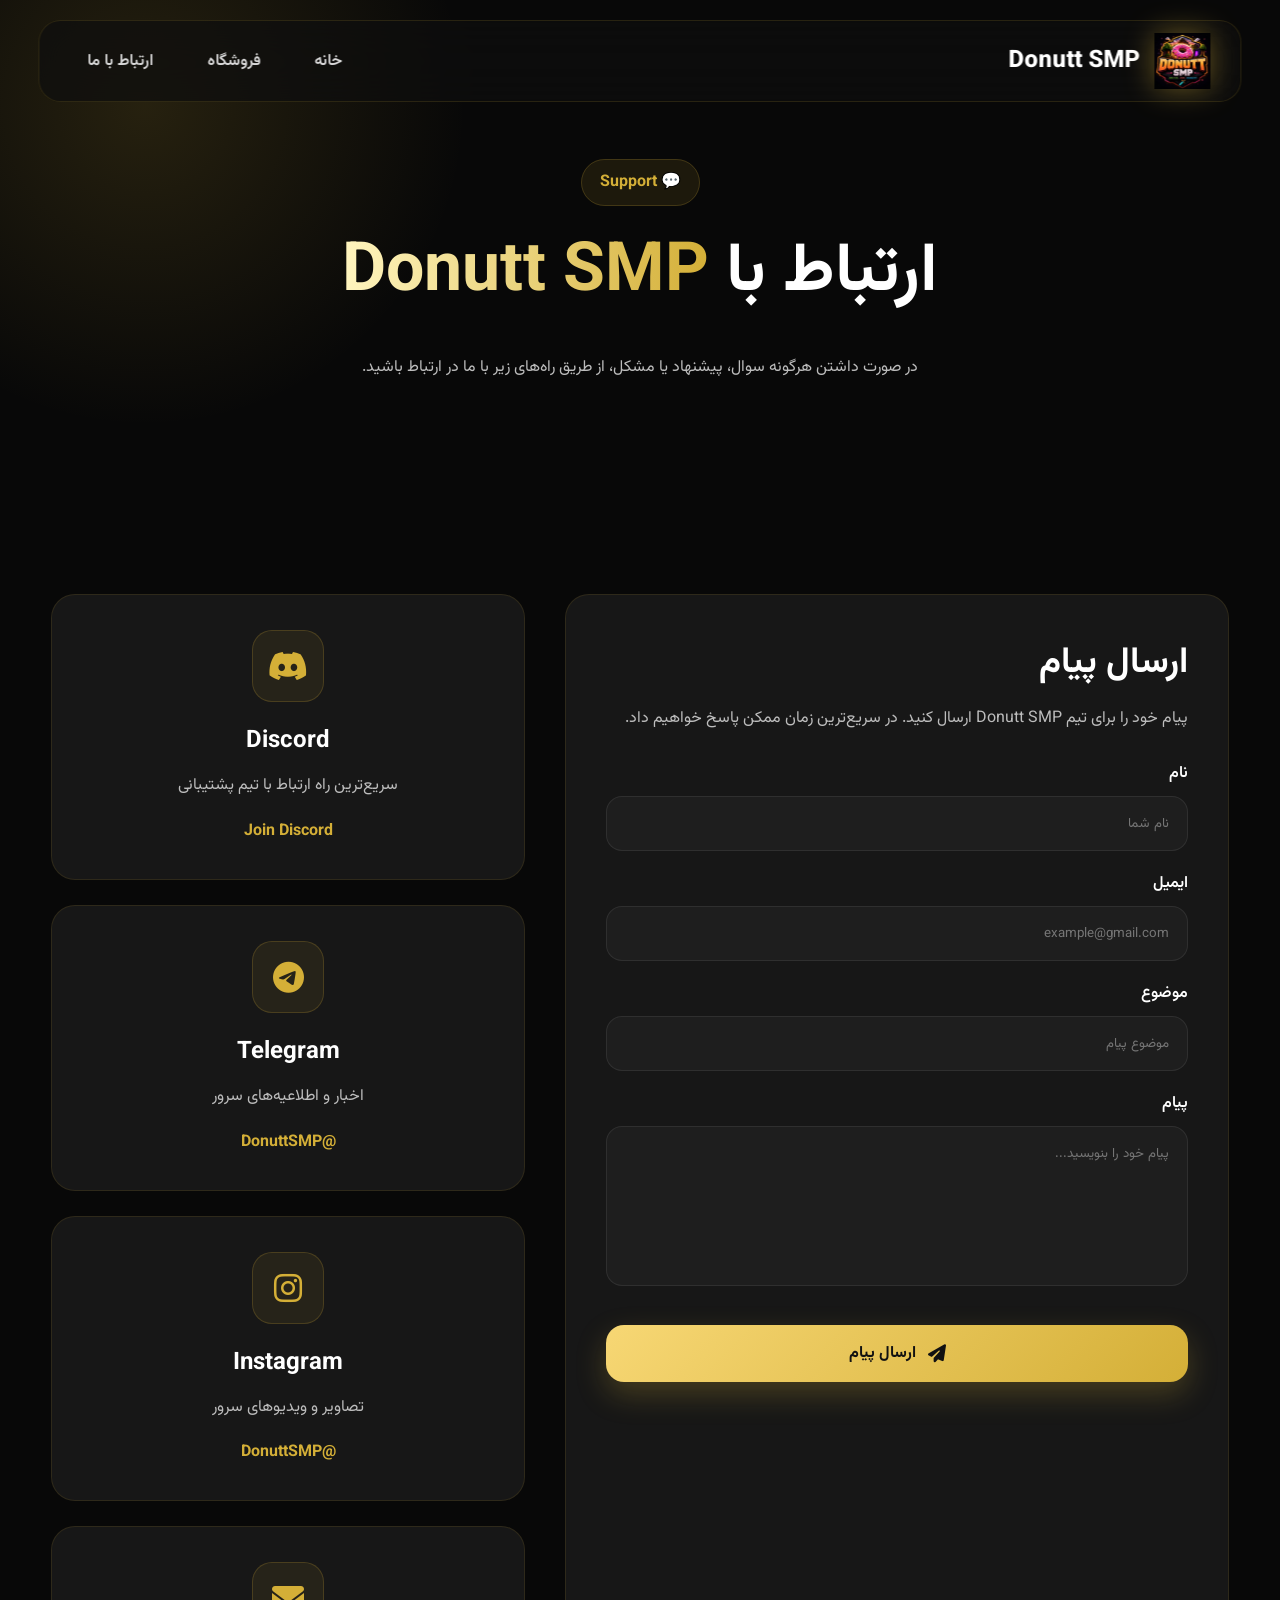
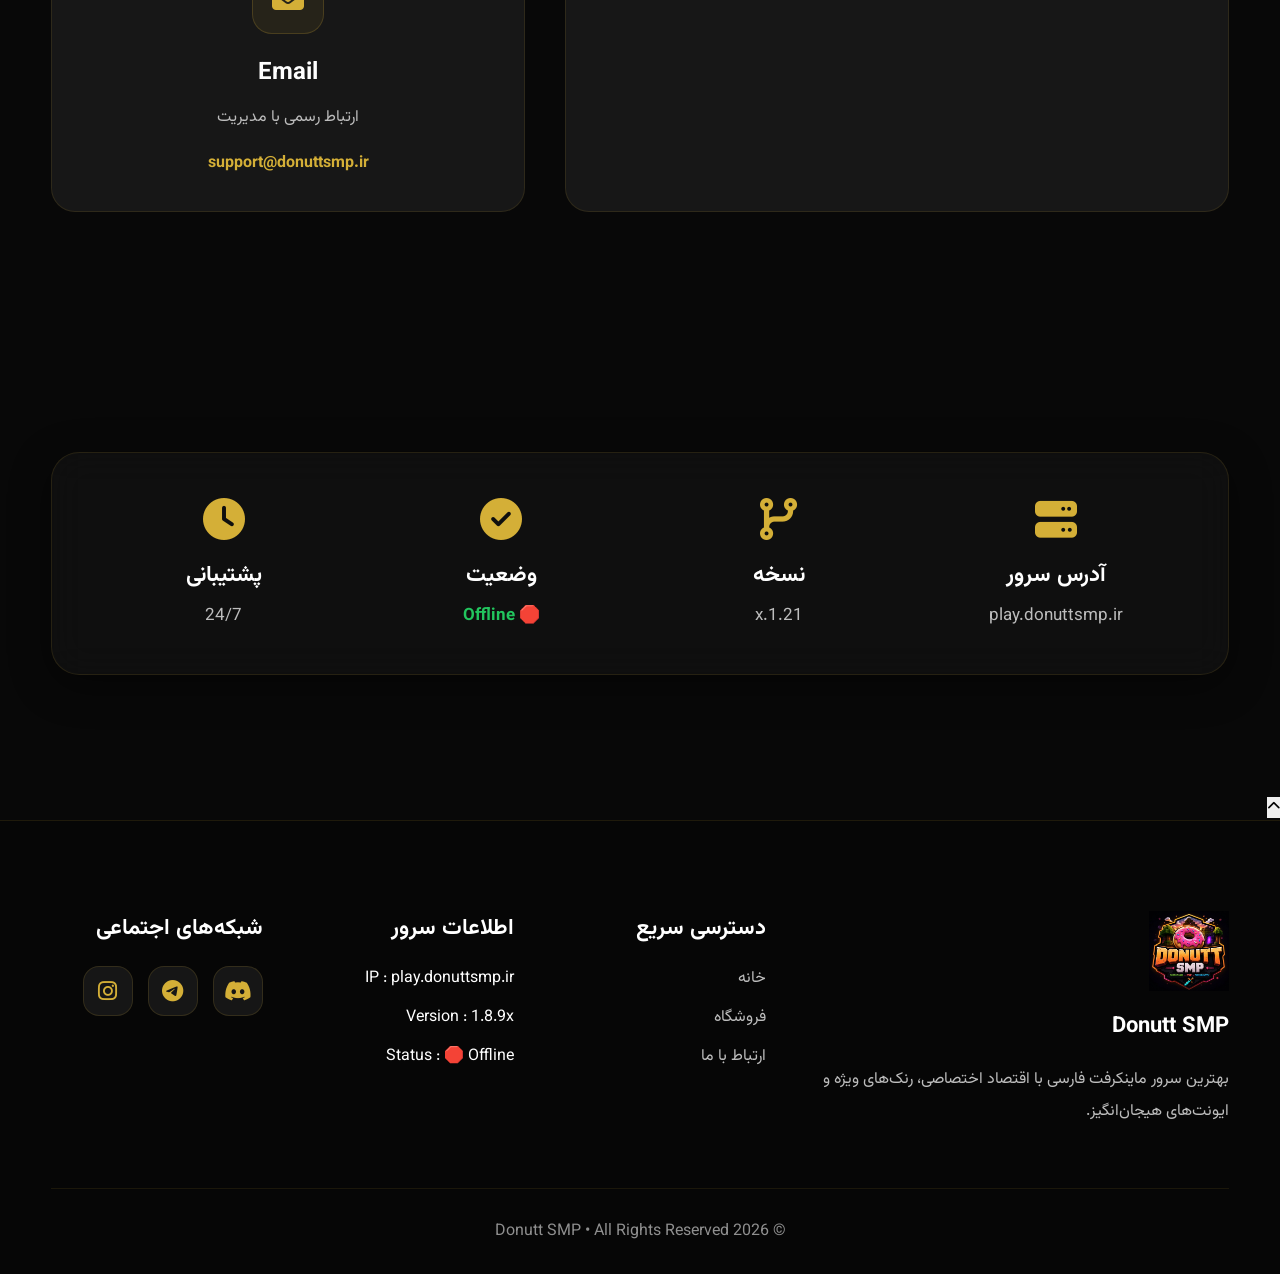
==== commit 82ca0251: "Add files via upload" ====
--- a/contact.html
+++ b/contact.html
@@ -21,7 +21,7 @@
 
 <link
 rel="icon"
-href="./image/logo.png">
+href="image/logo.png">
 
 <link
 rel="stylesheet"
@@ -510,7 +510,7 @@
 
             <div class="footer-box">
 
-                <img src="assets/image/logo.png"
+                <img src="image/logo.png"
 
                 class="footer-logo"
 
